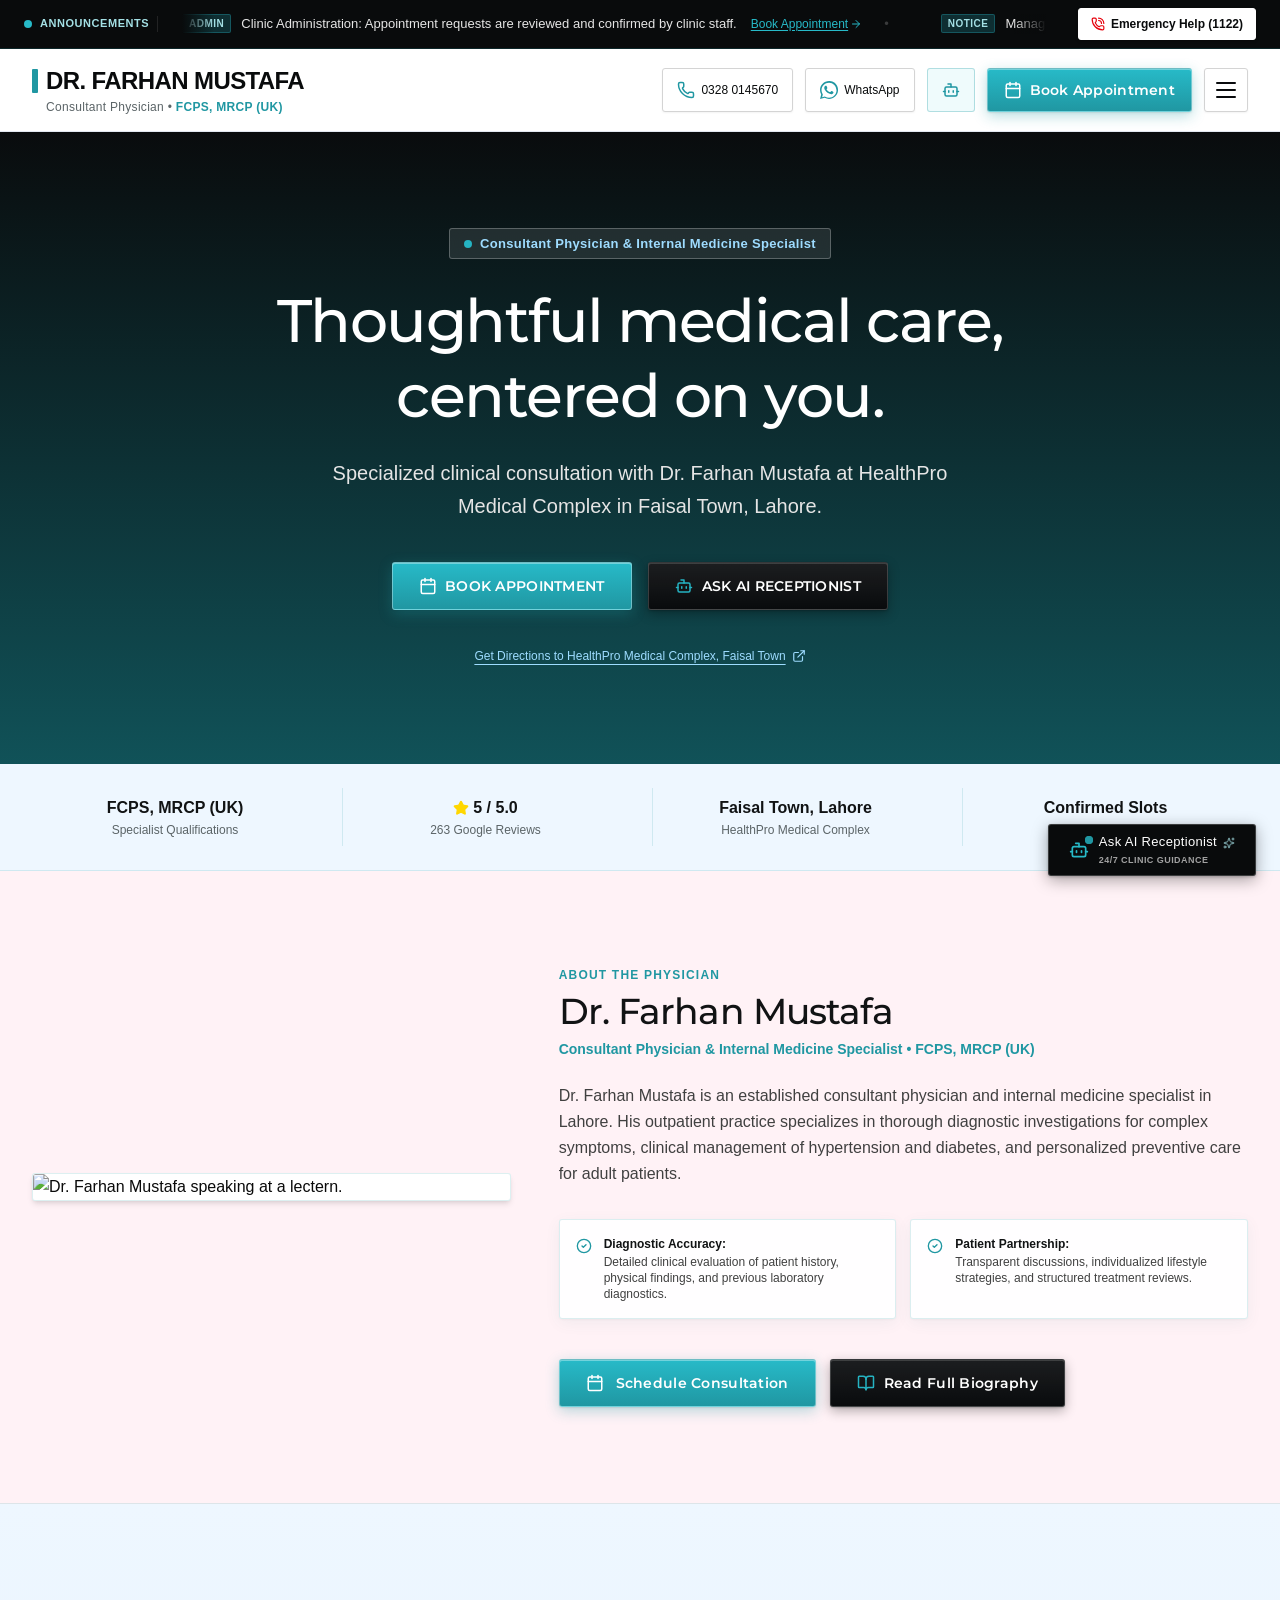
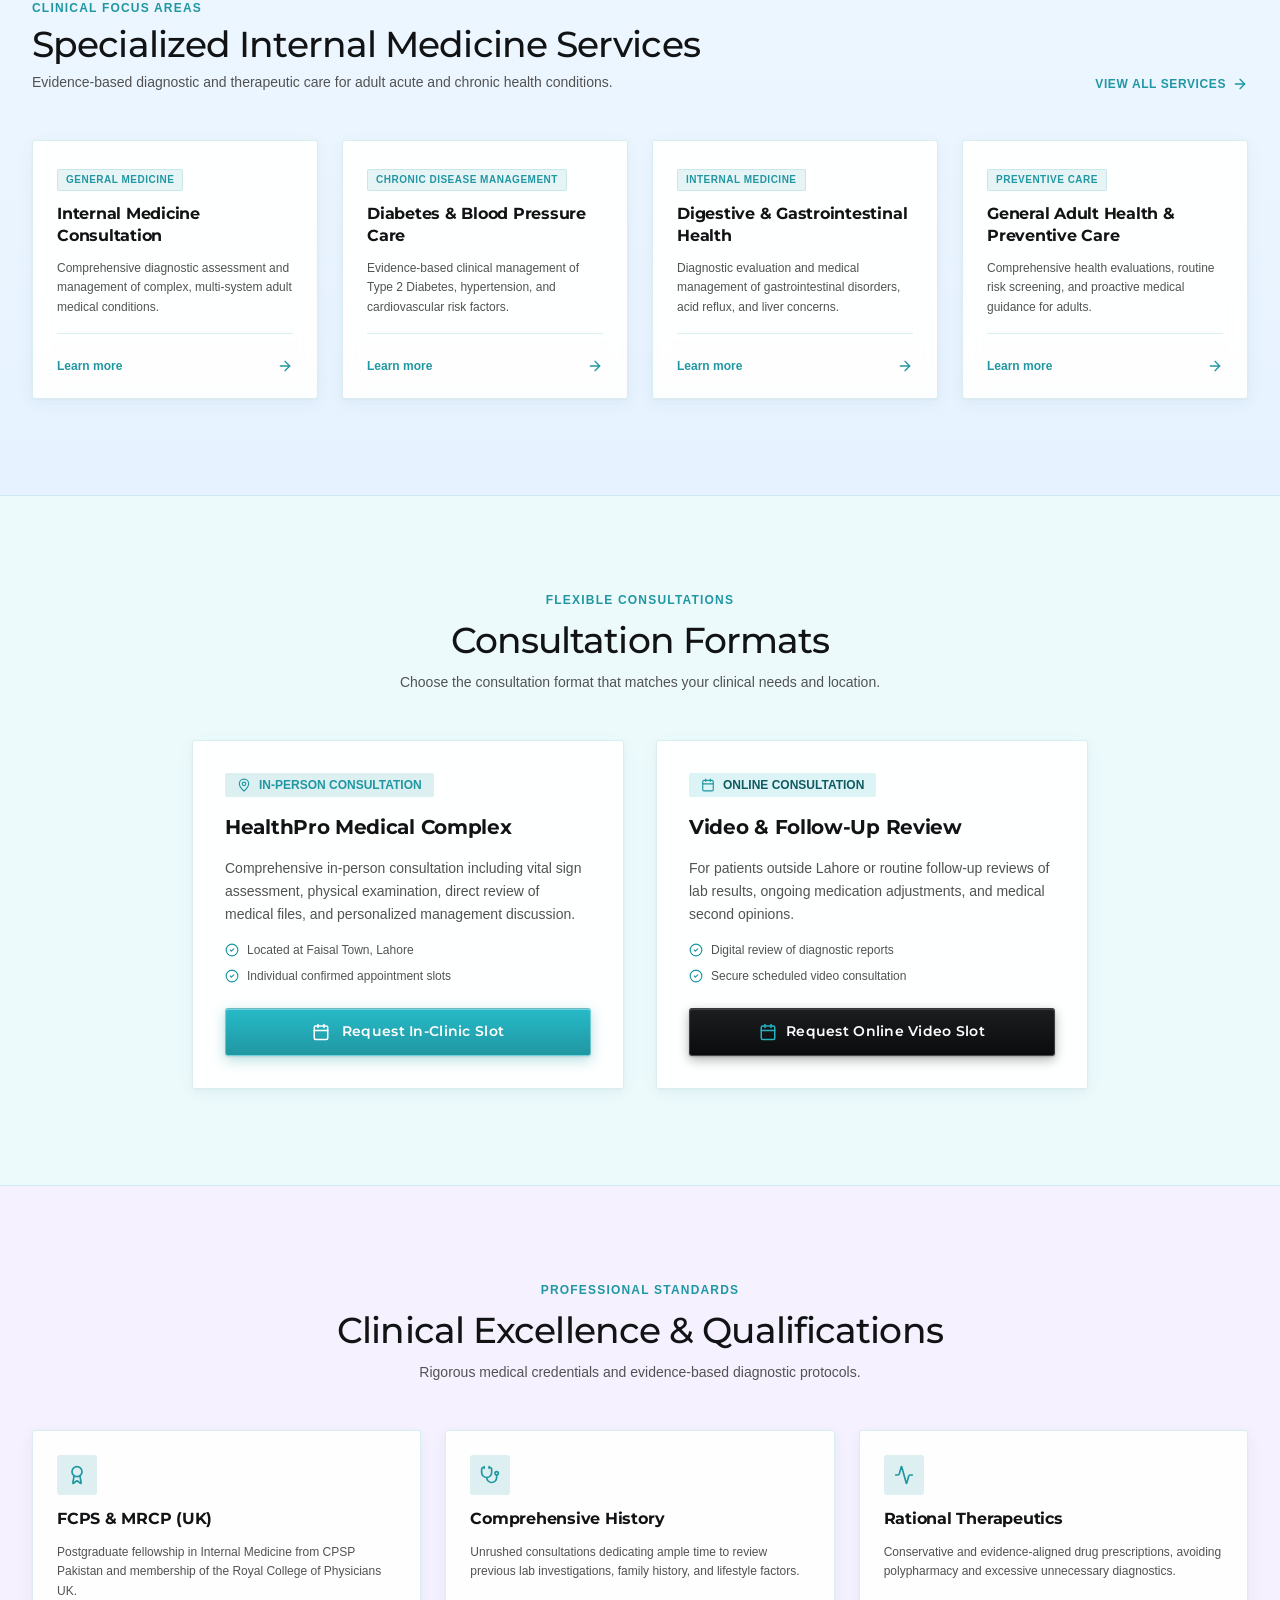
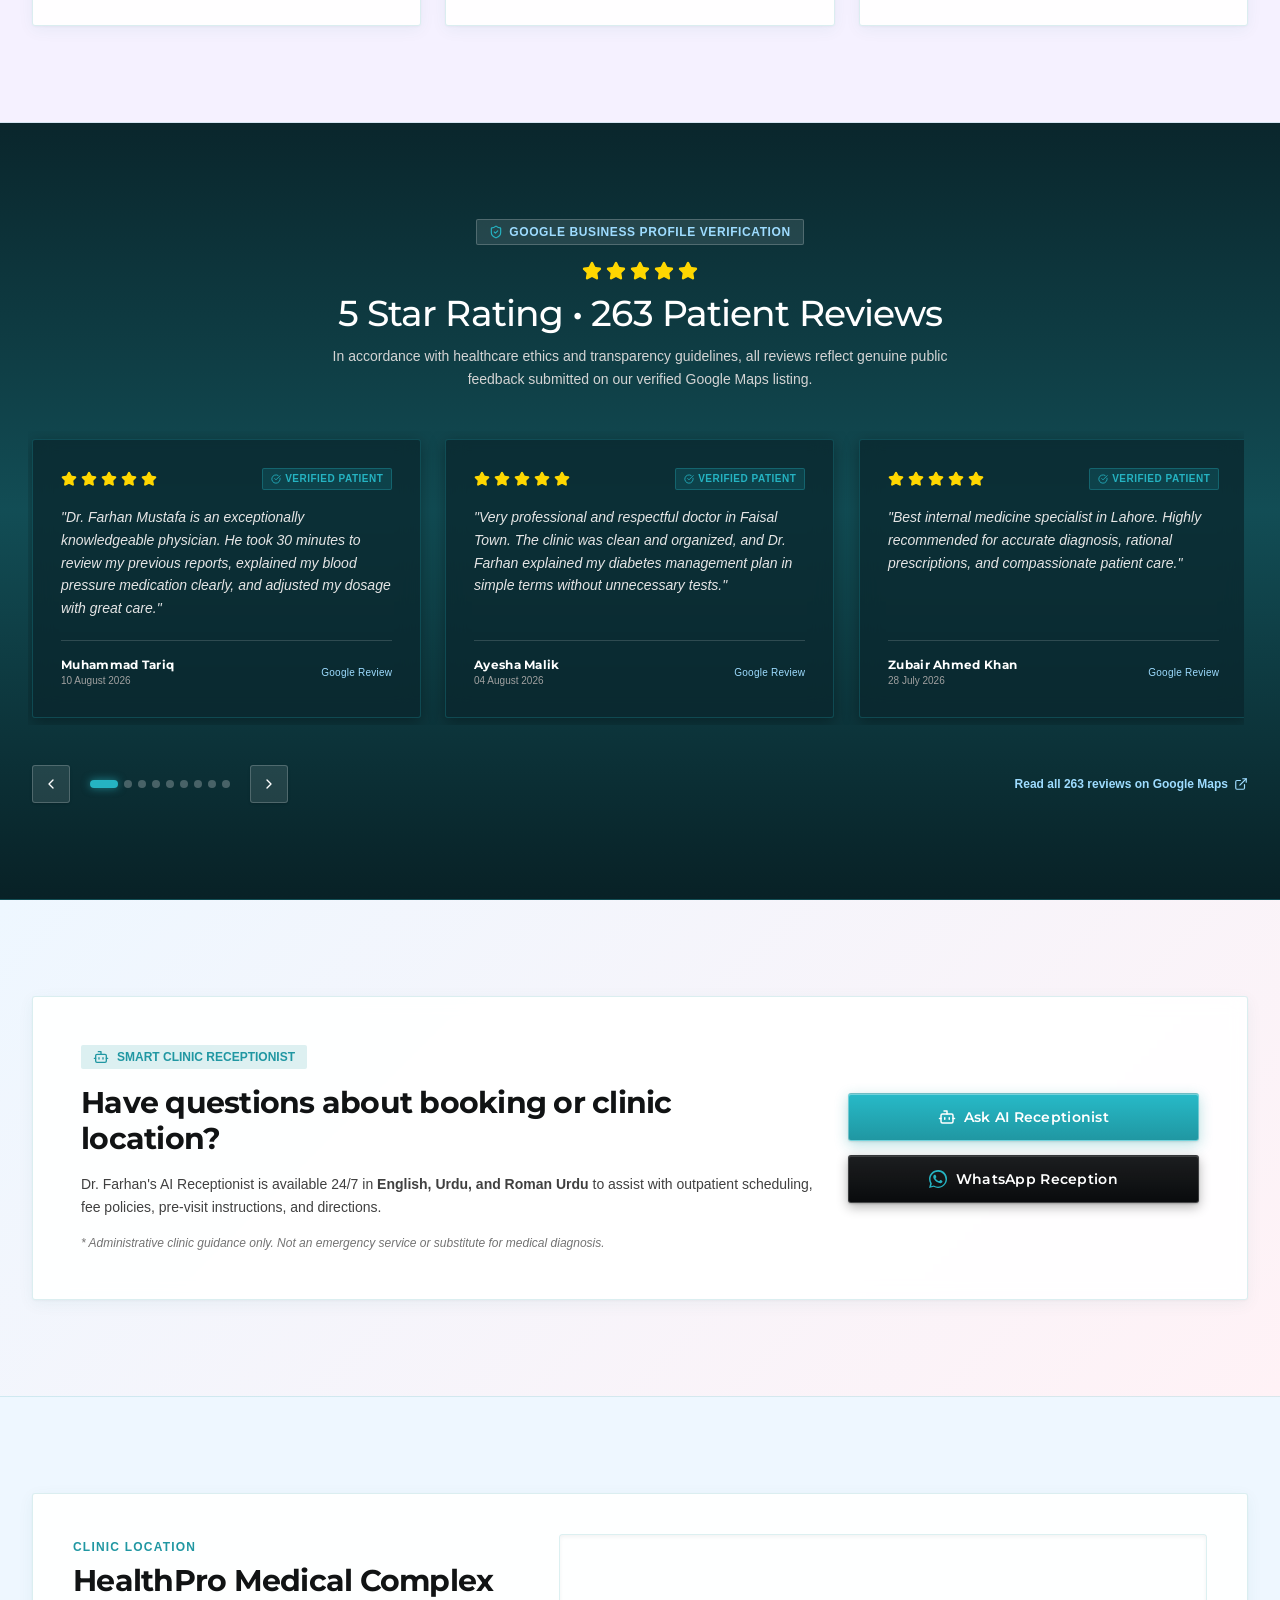
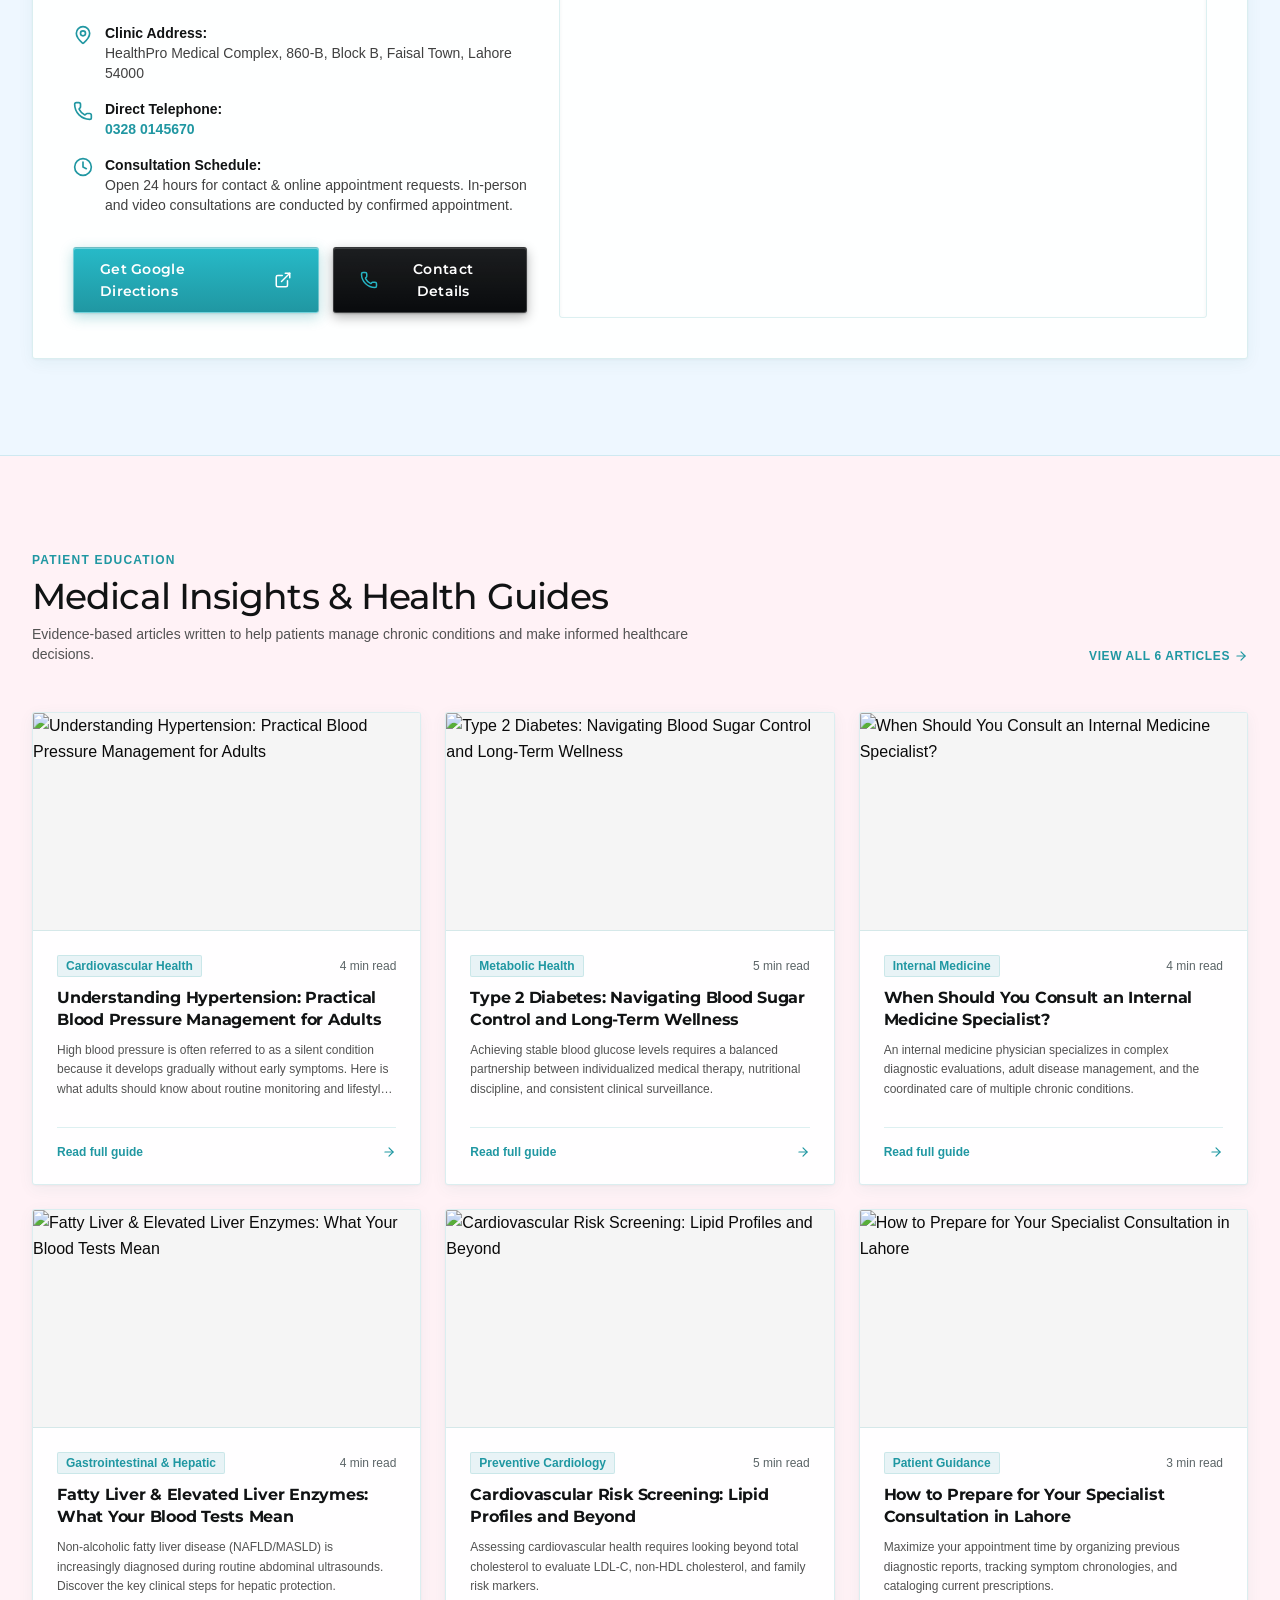
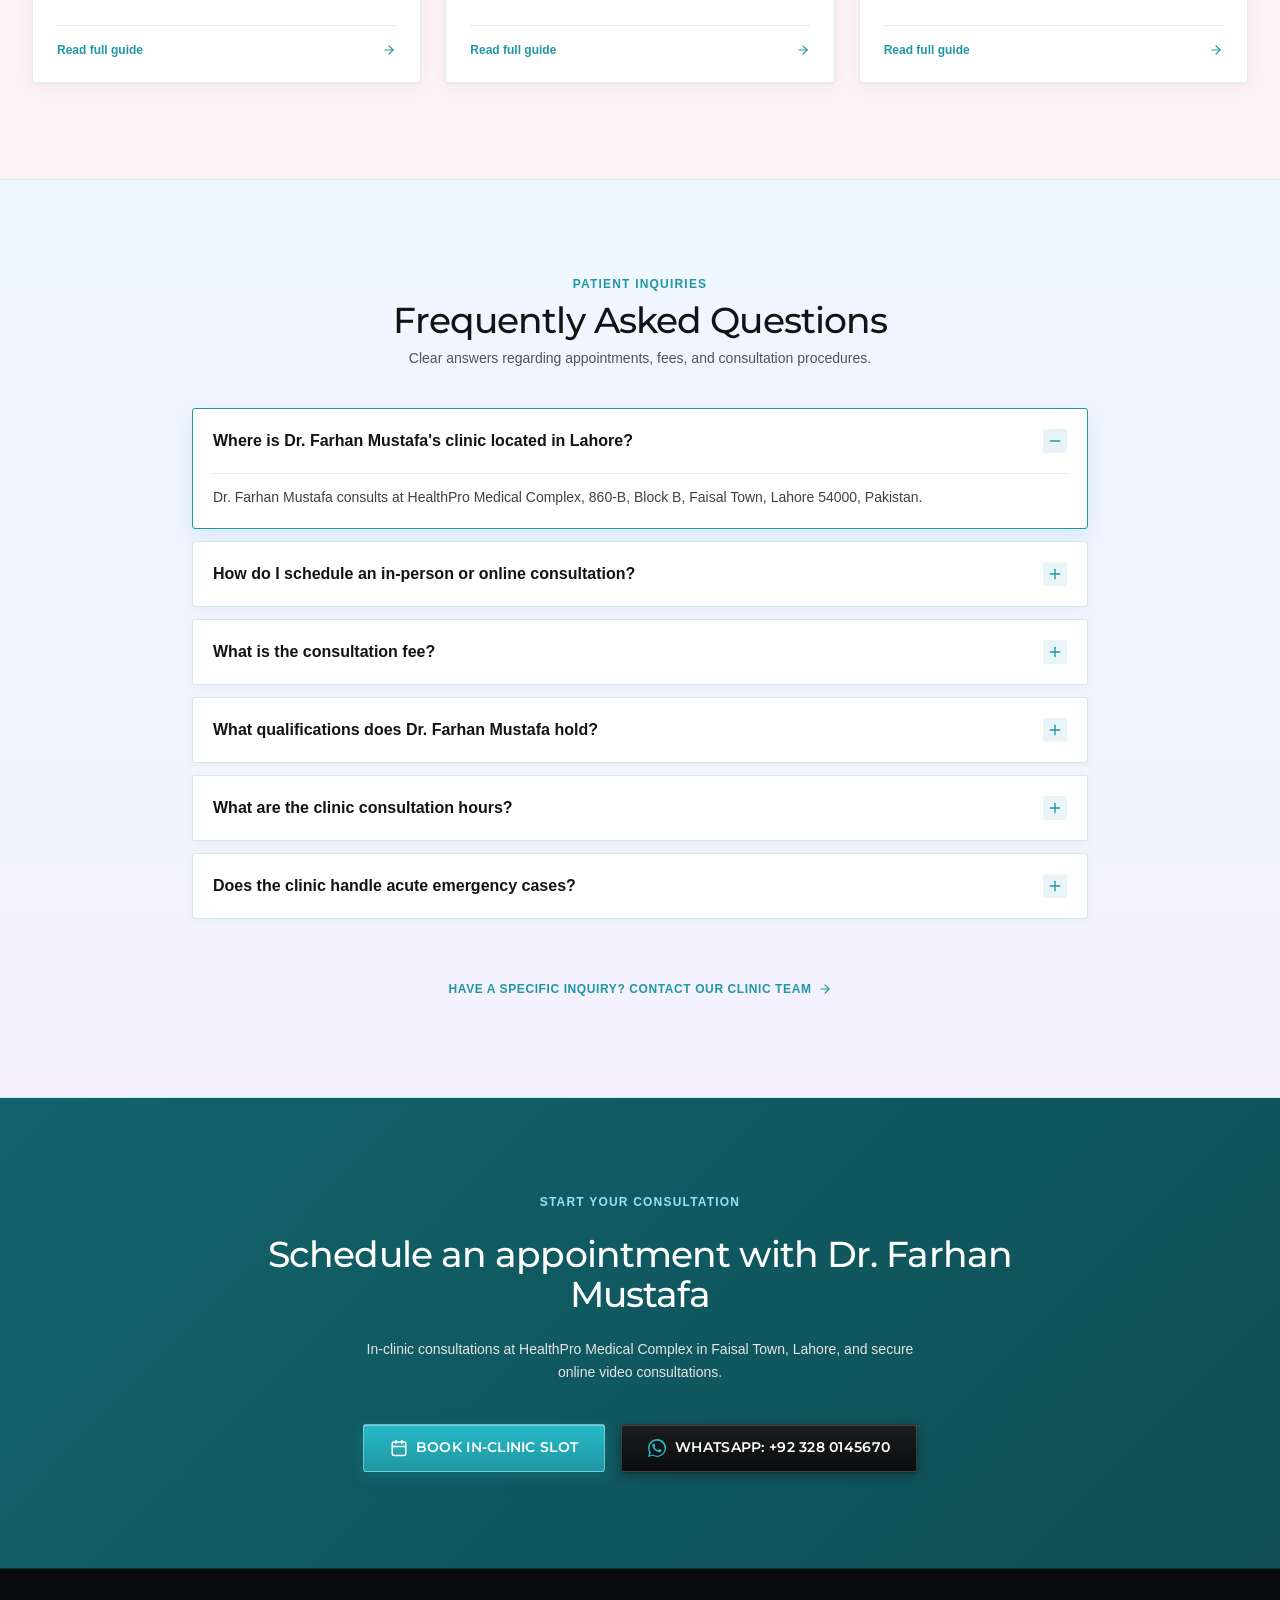
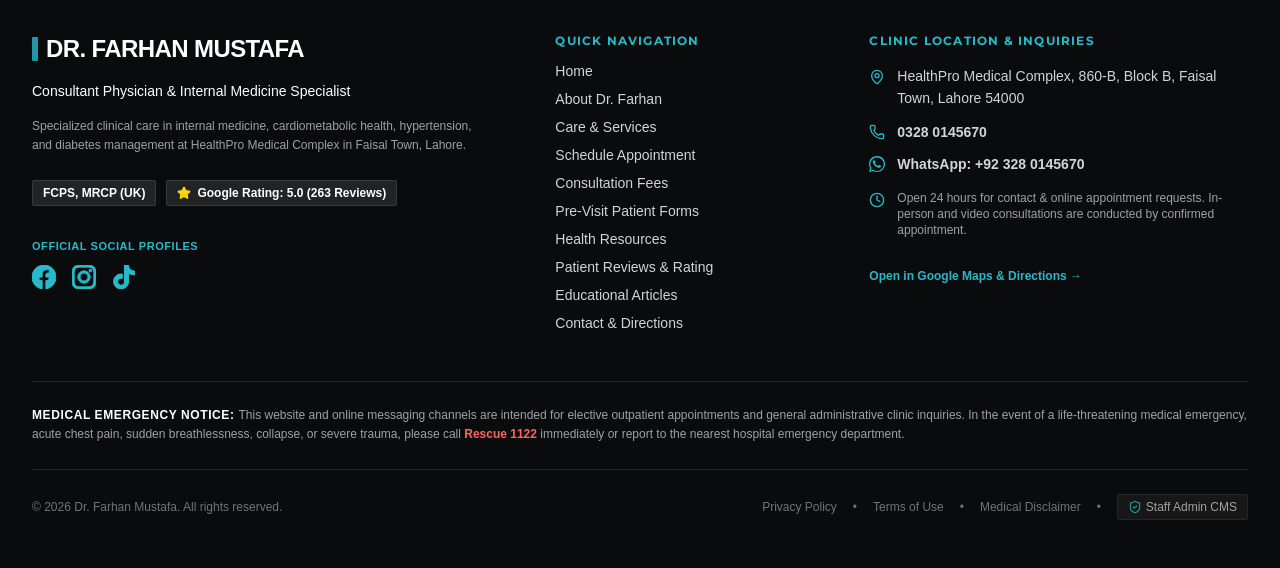
==== hostinger-release/index.html @ 908bf0ae "feat(config): enhance environment and connection settings - Add database port support to Config and " ====
<!doctype html>
<html lang="en">
  <head>
    <meta charset="UTF-8" />
    <meta name="viewport" content="width=device-width, initial-scale=1.0, maximum-scale=5.0" />
    <meta name="theme-color" content="#1A365D" />
    <title>Dr. Farhan Mustafa | Consultant Physician & Internal Medicine Specialist Lahore</title>
    <meta name="description" content="Official website and appointment portal for Dr. Farhan Mustafa (FCPS Medicine, MRCP UK, MBBS, PMDC 57317-P), Consultant Physician & Internal Medicine Specialist at HealthPro Medical Complex, Faisal Town, Lahore." />
    <meta name="keywords" content="Dr. Farhan Mustafa, Consultant Physician Lahore, Internal Medicine Specialist Faisal Town, Doctor Lahore, Diabetes specialist Lahore, Hypertension doctor Lahore, HealthPro Medical Complex" />
    <meta name="author" content="Dr. Farhan Mustafa" />
    <meta name="robots" content="index, follow" />
    <link rel="canonical" href="https://healthpro.com.pk/" />

    <!-- Open Graph / Facebook -->
    <meta property="og:type" content="website" />
    <meta property="og:url" content="https://healthpro.com.pk/" />
    <meta property="og:title" content="Dr. Farhan Mustafa | Consultant Physician & Internal Medicine Specialist" />
    <meta property="og:description" content="Expert adult medical care, diabetes management, hypertension review, and diagnostic internal medicine at HealthPro Medical Complex, Faisal Town, Lahore." />
    <meta property="og:site_name" content="Dr. Farhan Mustafa Medical Practice" />

    <!-- Twitter Card -->
    <meta name="twitter:card" content="summary_large_image" />
    <meta name="twitter:title" content="Dr. Farhan Mustafa | Consultant Physician Lahore" />
    <meta name="twitter:description" content="Consultant Physician (FCPS Medicine, MRCP UK) at HealthPro Medical Complex, Faisal Town, Lahore. Consultations by appointment." />

    <!-- Fonts -->
    <link rel="preconnect" href="https://fonts.googleapis.com">
    <link rel="preconnect" href="https://fonts.gstatic.com" crossorigin>
    <link href="https://fonts.googleapis.com/css2?family=Montserrat:ital,wght@0,300;0,400;0,500;0,600;0,700;1,400&display=swap" rel="stylesheet">

    <!-- Structured Data (JSON-LD) for Search Engines -->
    <script type="application/ld+json">
    {
      "@context": "https://schema.org",
      "@type": "Physician",
      "@id": "https://healthpro.com.pk/#physician",
      "name": "Dr. Farhan Mustafa",
      "alternateName": "Consultant Physician Dr. Farhan Mustafa",
      "medicalSpecialty": [
        "InternalMedicine",
        "AdultMedicine",
        "PreventiveMedicine"
      ],
      "knowsAbout": [
        "Internal Medicine",
        "Diabetes Mellitus Management",
        "Hypertension & Cardiovascular Risk",
        "Gastrointestinal Disorders",
        "Diagnostic Medicine",
        "Infectious Diseases"
      ],
      "alumniOf": [
        "College of Physicians and Surgeons Pakistan (FCPS Medicine)",
        "Royal Colleges of Physicians UK (MRCP UK)"
      ],
      "identifier": {
        "@type": "PropertyValue",
        "name": "PMDC Registration Number",
        "value": "57317-P"
      },
      "telephone": "+92-328-0145670",
      "url": "https://healthpro.com.pk",
      "address": {
        "@type": "PostalAddress",
        "streetAddress": "HealthPro Medical Complex, 860-B, Block B",
        "addressLocality": "Faisal Town",
        "addressRegion": "Lahore, Punjab",
        "postalCode": "54000",
        "addressCountry": "PK"
      },
      "geo": {
        "@type": "GeoCoordinates",
        "latitude": "31.4789",
        "longitude": "74.3015"
      },
      "hasMap": "https://maps.google.com/?q=HealthPro+Medical+Complex+Faisal+Town+Lahore",
      "openingHoursSpecification": [
        {
          "@type": "OpeningHoursSpecification",
          "dayOfWeek": [
            "Monday",
            "Tuesday",
            "Wednesday",
            "Thursday",
            "Friday",
            "Saturday"
          ],
          "opens": "18:00",
          "closes": "21:00"
        }
      ],
      "priceRange": "$$",
      "paymentAccepted": "Cash, Bank Transfer",
      "currenciesAccepted": "PKR",
      "aggregateRating": {
        "@type": "AggregateRating",
        "ratingValue": "5.0",
        "reviewCount": "263",
        "bestRating": "5.0",
        "worstRating": "1.0"
      }
    }
    </script>
    <script type="module" crossorigin src="/assets/index-Ck9BdXmw.js"></script>
    <link rel="stylesheet" crossorigin href="/assets/index-DZwmkwHM.css">
  </head>
  <body class="font-sans antialiased text-[#0A0A0A] bg-[#FAFAFA]">
    <div id="root"></div>
  </body>
</html>
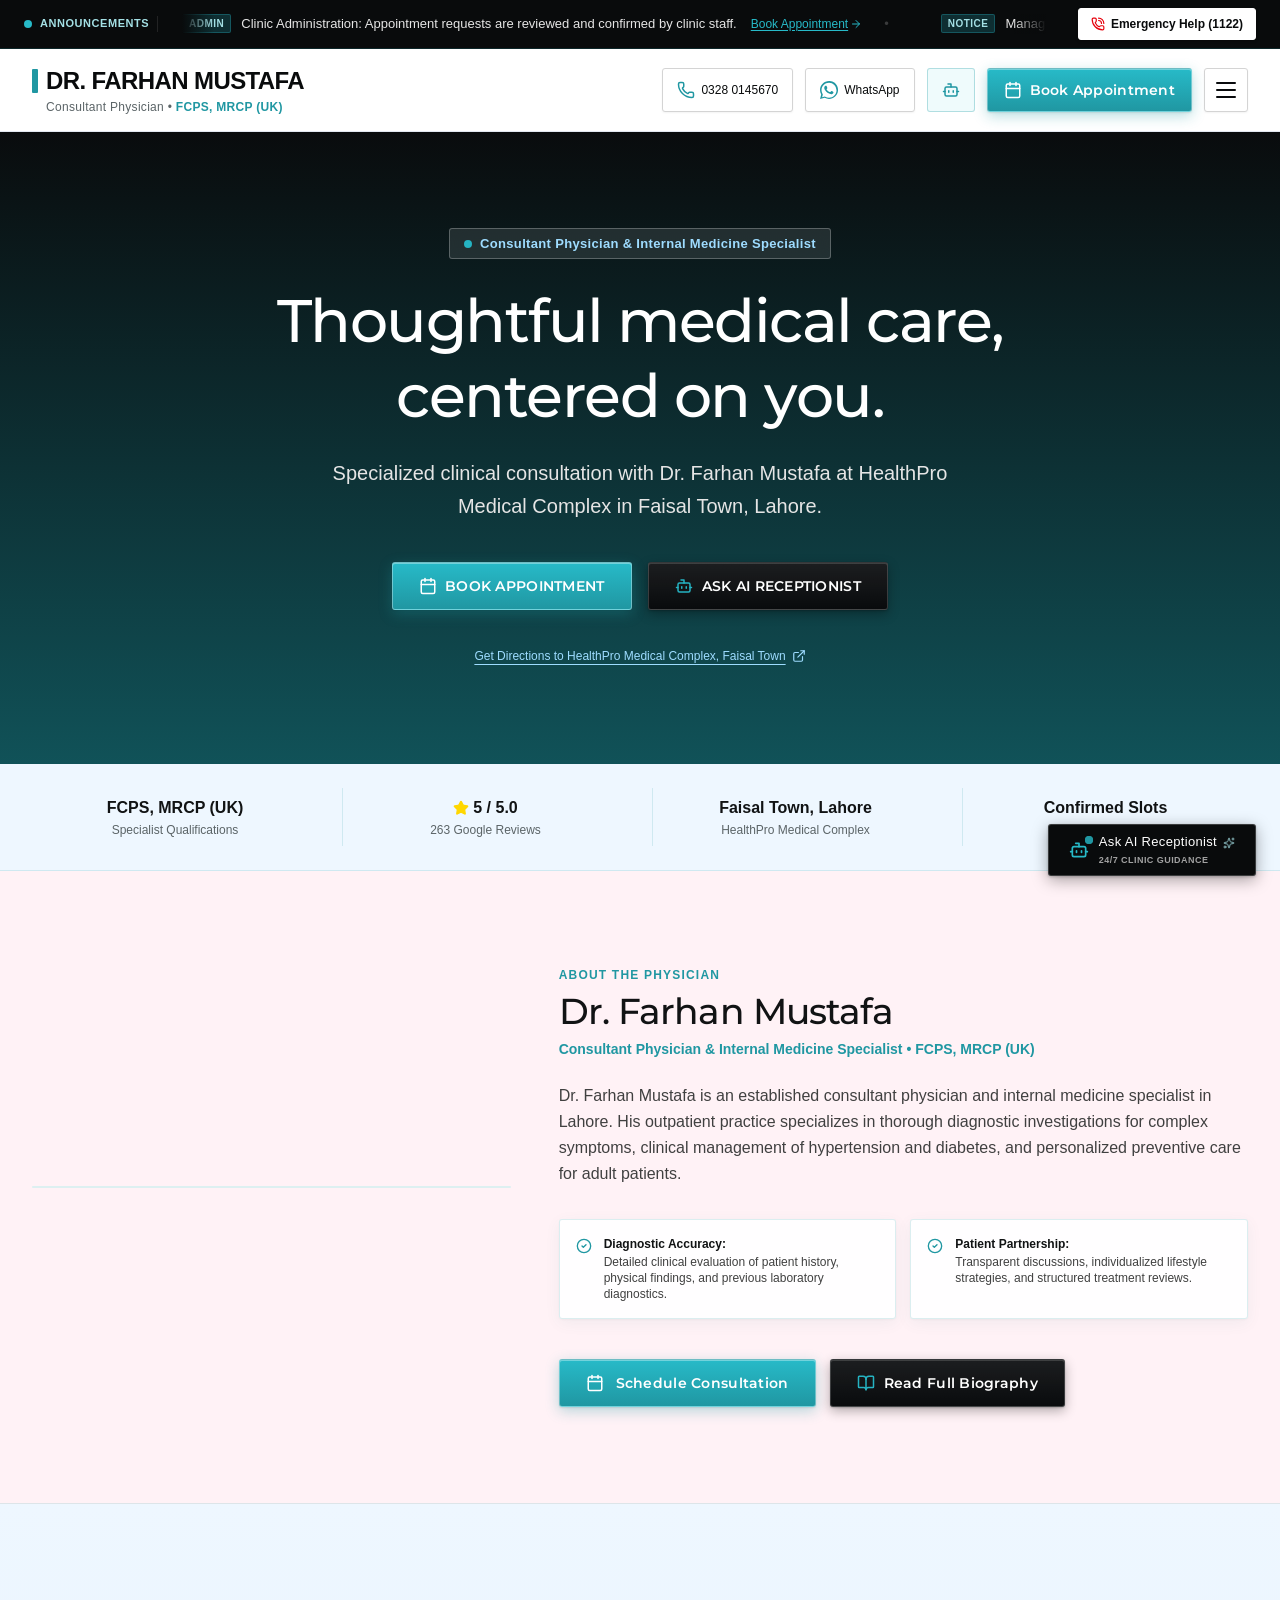
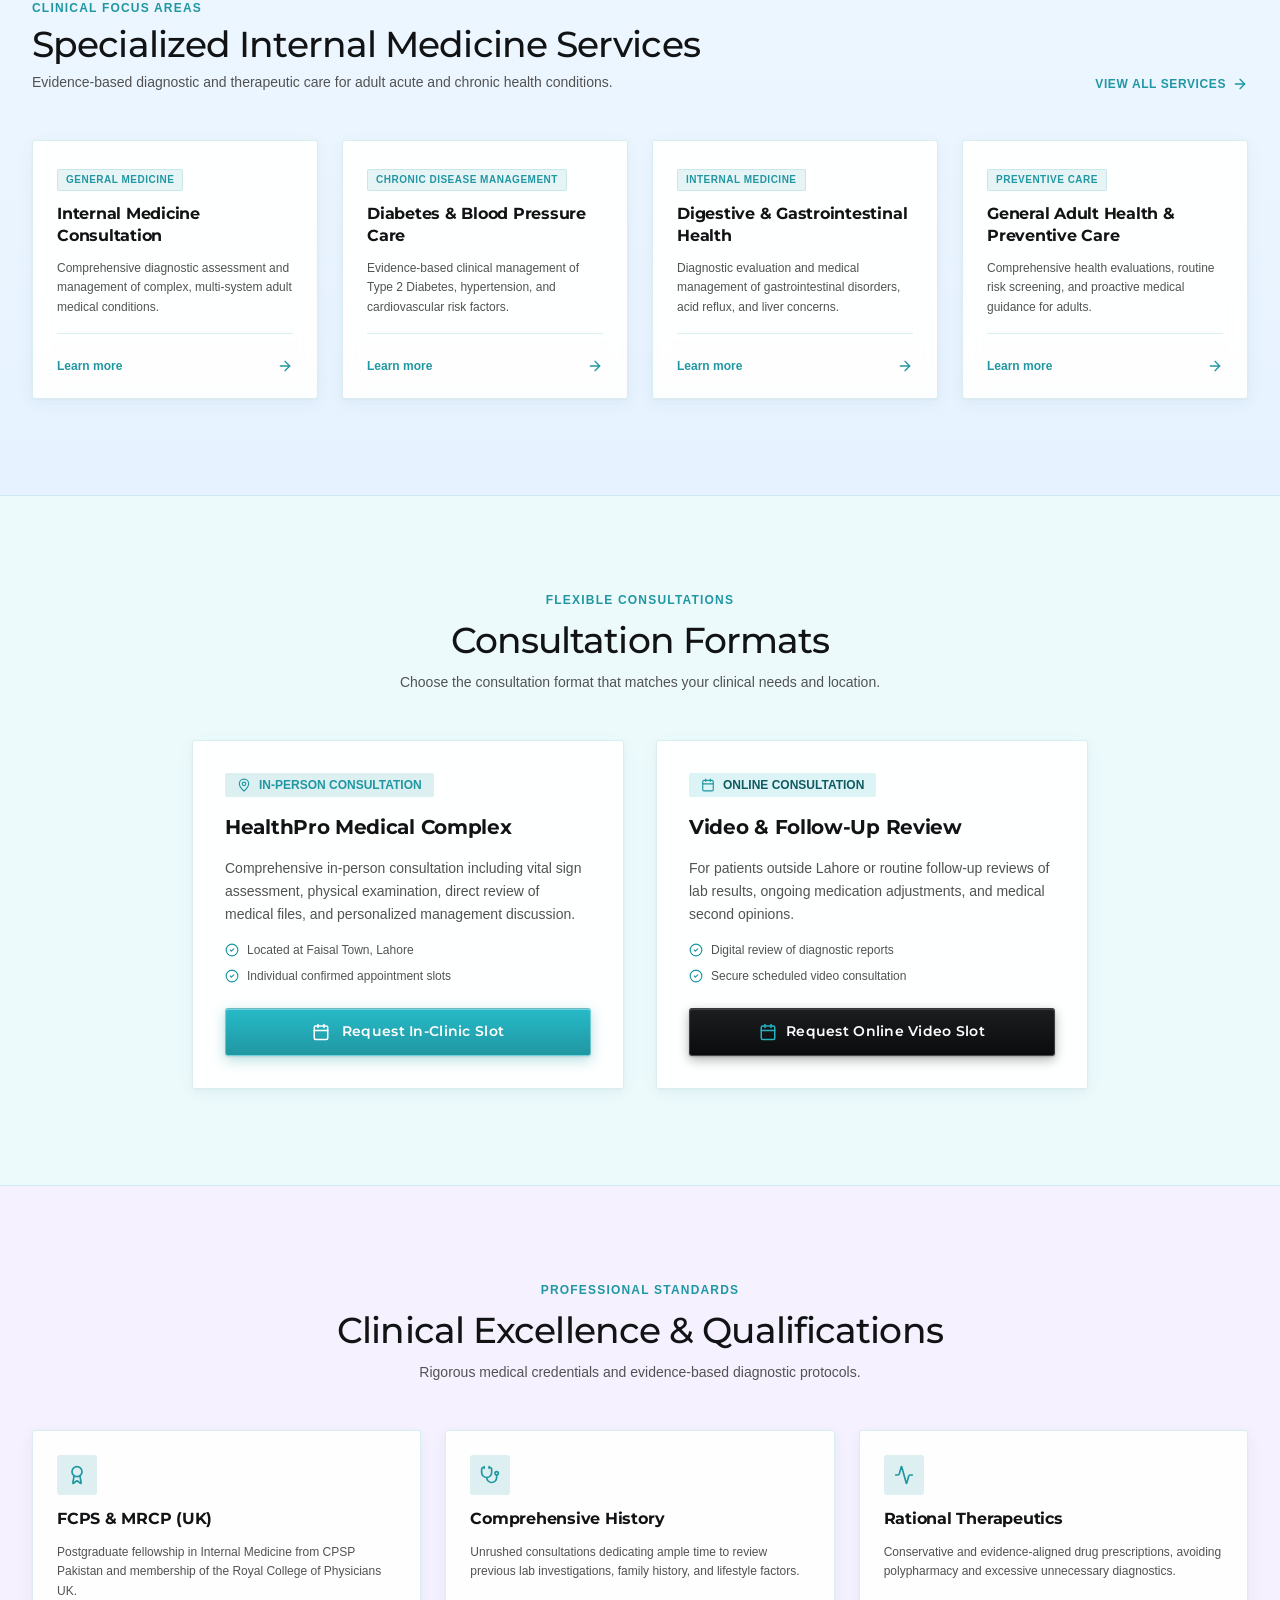
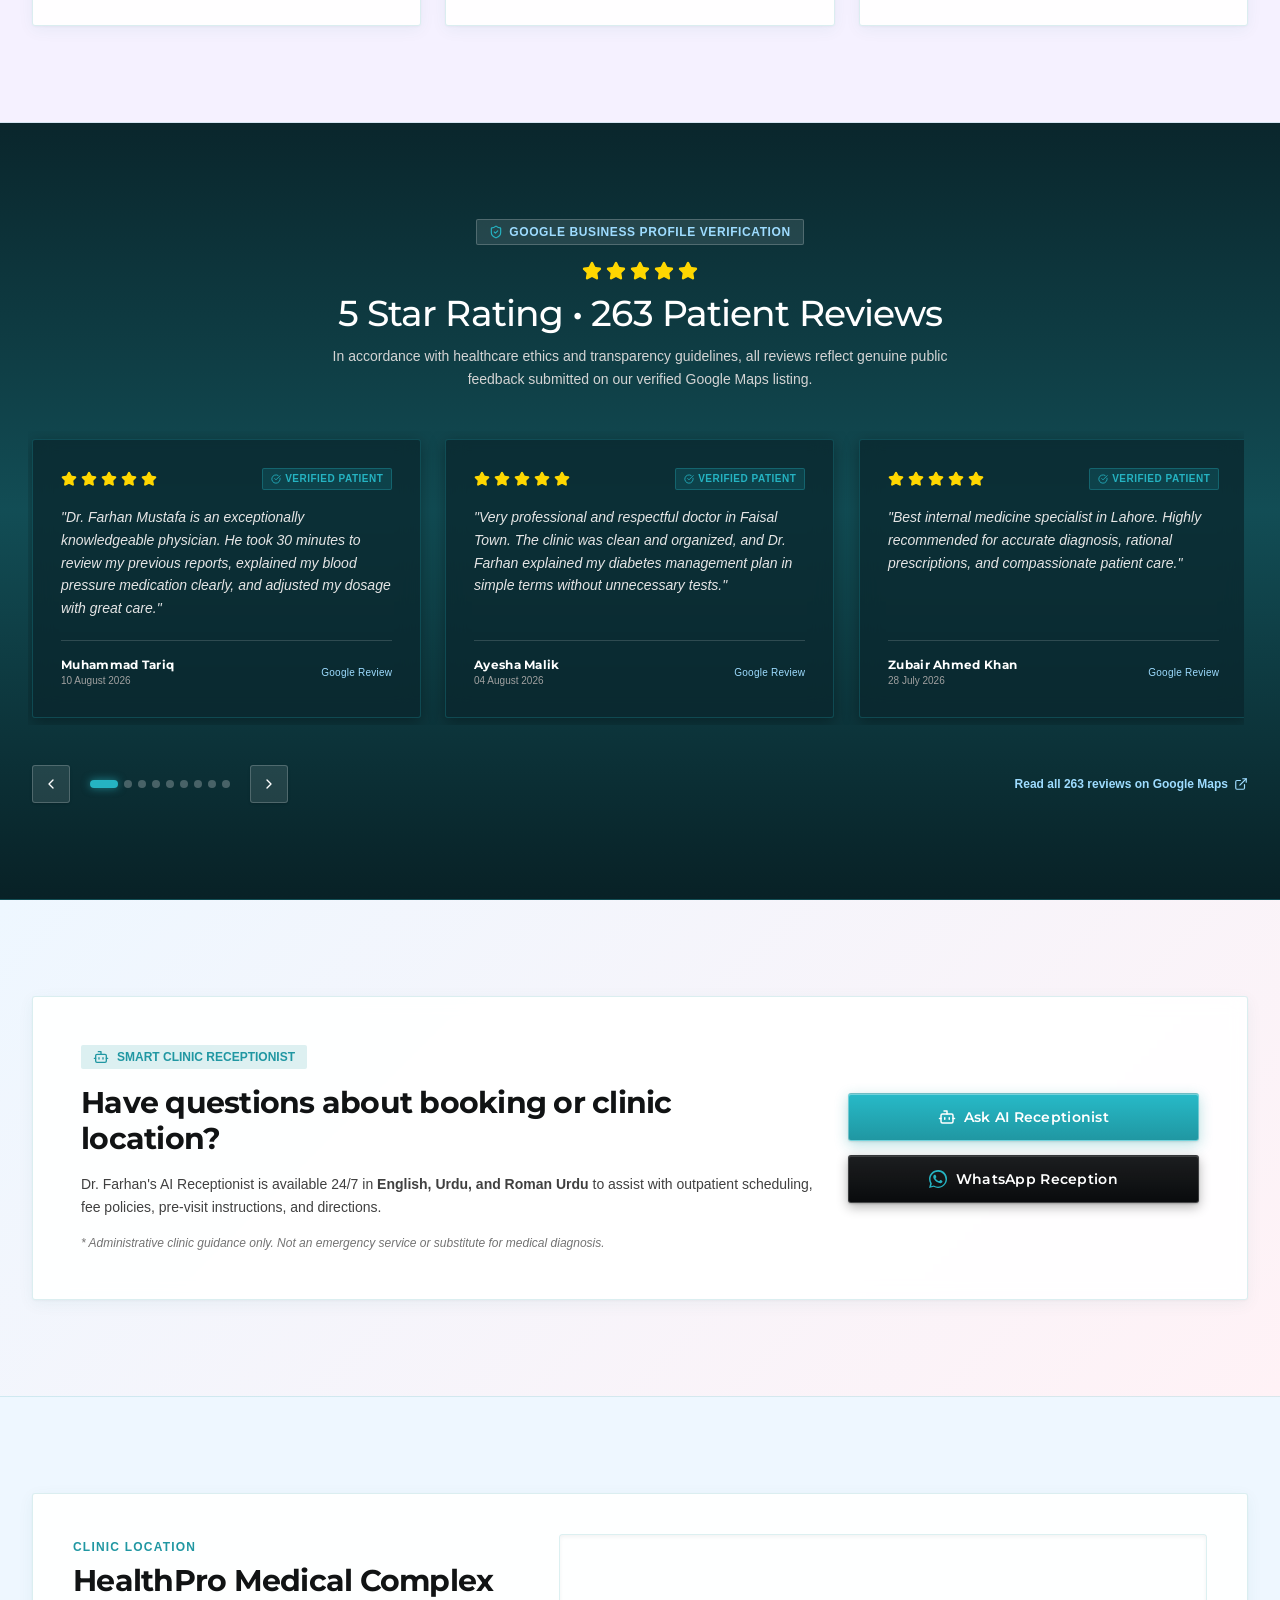
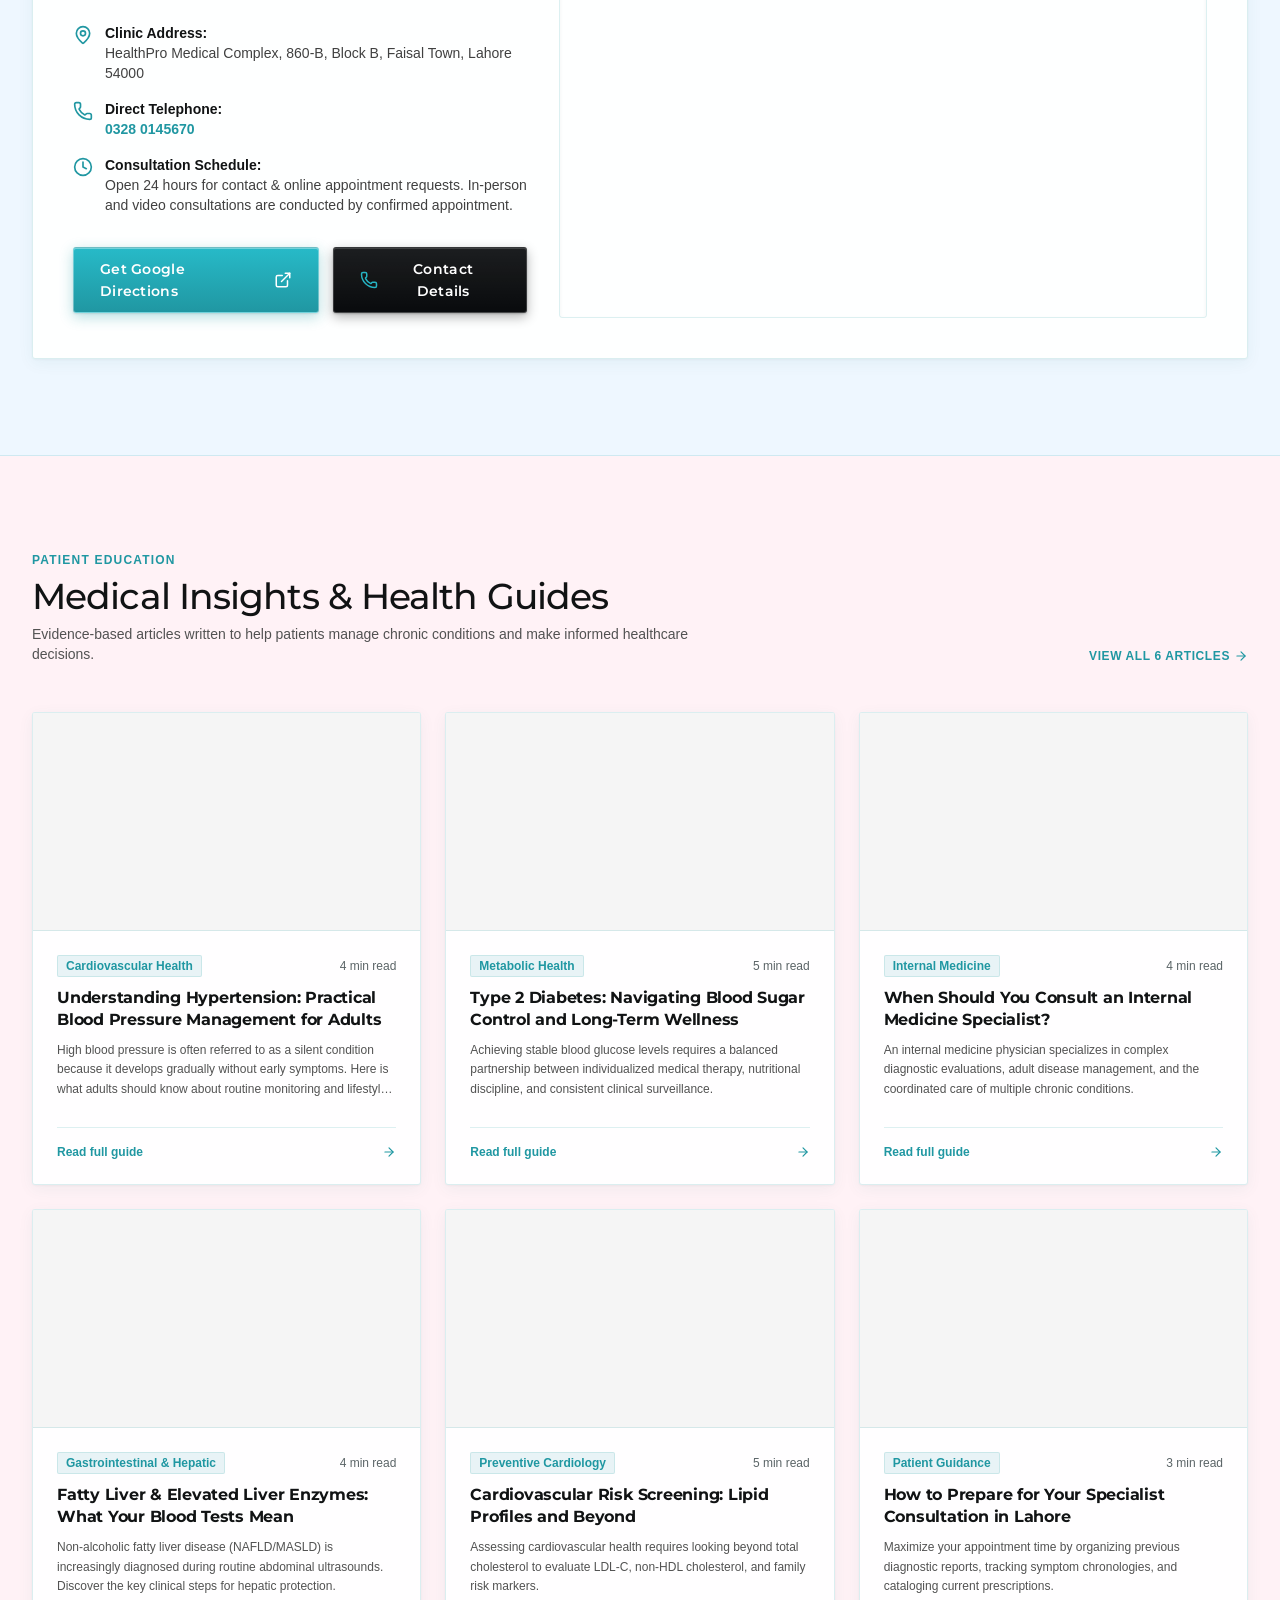
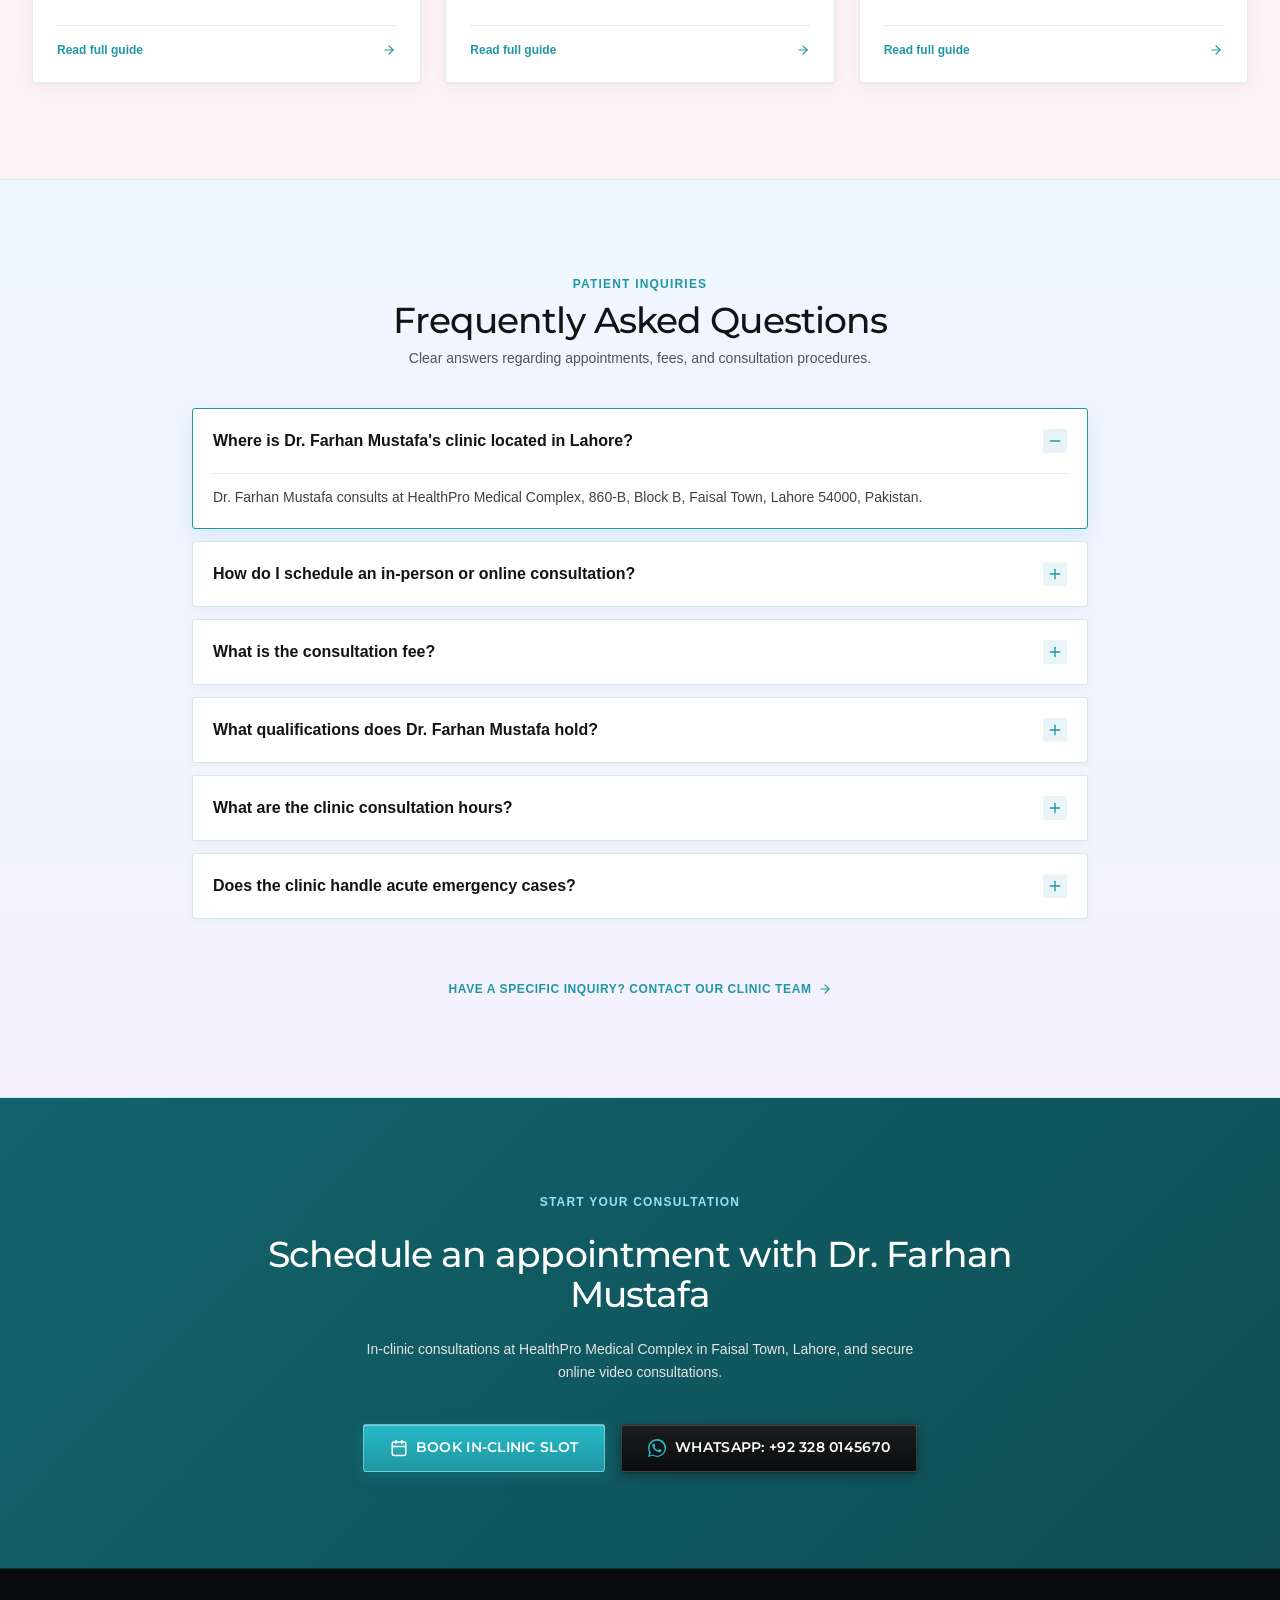
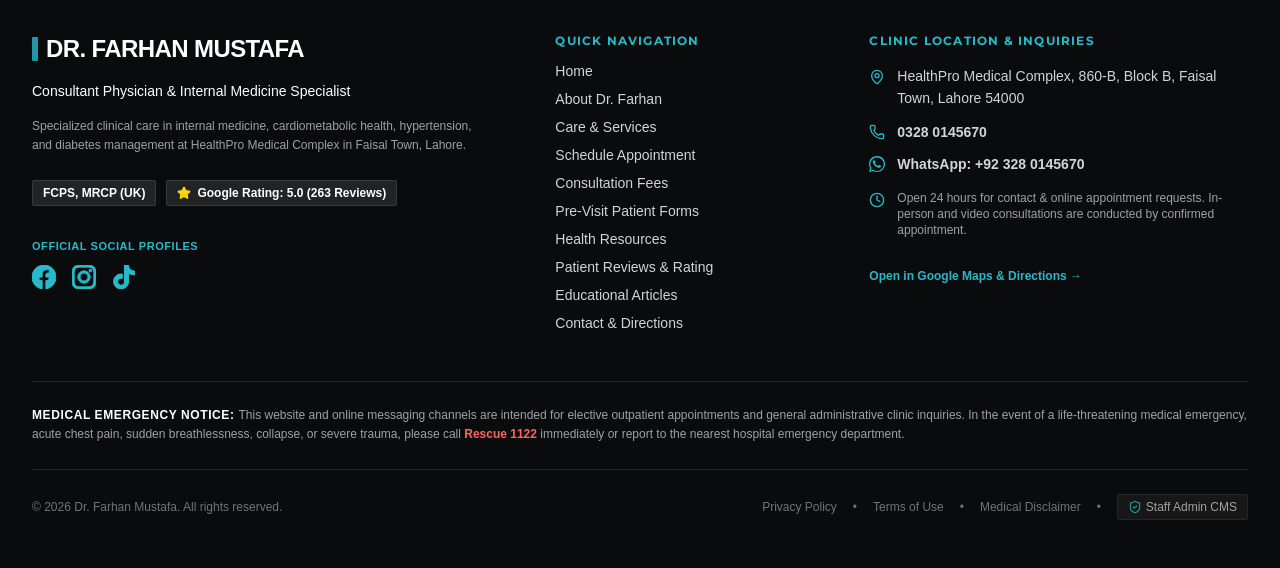
==== commit edcbc1f1: "feat: add Open Graph and Twitter share images Include social media preview metadata to improve link " ====
--- a/hostinger-release/index.html
+++ b/hostinger-release/index.html
@@ -16,12 +16,15 @@
     <meta property="og:url" content="https://healthpro.com.pk/" />
     <meta property="og:title" content="Dr. Farhan Mustafa | Consultant Physician & Internal Medicine Specialist" />
     <meta property="og:description" content="Expert adult medical care, diabetes management, hypertension review, and diagnostic internal medicine at HealthPro Medical Complex, Faisal Town, Lahore." />
+    <meta property="og:image" content="/assets/images/doctor/dr-farhan-about.jpg" />
+    <meta property="og:image:alt" content="Dr. Farhan Mustafa - Consultant Physician" />
     <meta property="og:site_name" content="Dr. Farhan Mustafa Medical Practice" />
 
     <!-- Twitter Card -->
     <meta name="twitter:card" content="summary_large_image" />
     <meta name="twitter:title" content="Dr. Farhan Mustafa | Consultant Physician Lahore" />
     <meta name="twitter:description" content="Consultant Physician (FCPS Medicine, MRCP UK) at HealthPro Medical Complex, Faisal Town, Lahore. Consultations by appointment." />
+    <meta name="twitter:image" content="/assets/images/doctor/dr-farhan-about.jpg" />
 
     <!-- Fonts -->
     <link rel="preconnect" href="https://fonts.googleapis.com">
@@ -101,8 +104,8 @@
       }
     }
     </script>
-    <script type="module" crossorigin src="/assets/index-Ck9BdXmw.js"></script>
-    <link rel="stylesheet" crossorigin href="/assets/index-DZwmkwHM.css">
+    <script type="module" crossorigin src="/assets/index-CIQc_lEm.js"></script>
+    <link rel="stylesheet" crossorigin href="/assets/index-fRyas36d.css">
   </head>
   <body class="font-sans antialiased text-[#0A0A0A] bg-[#FAFAFA]">
     <div id="root"></div>
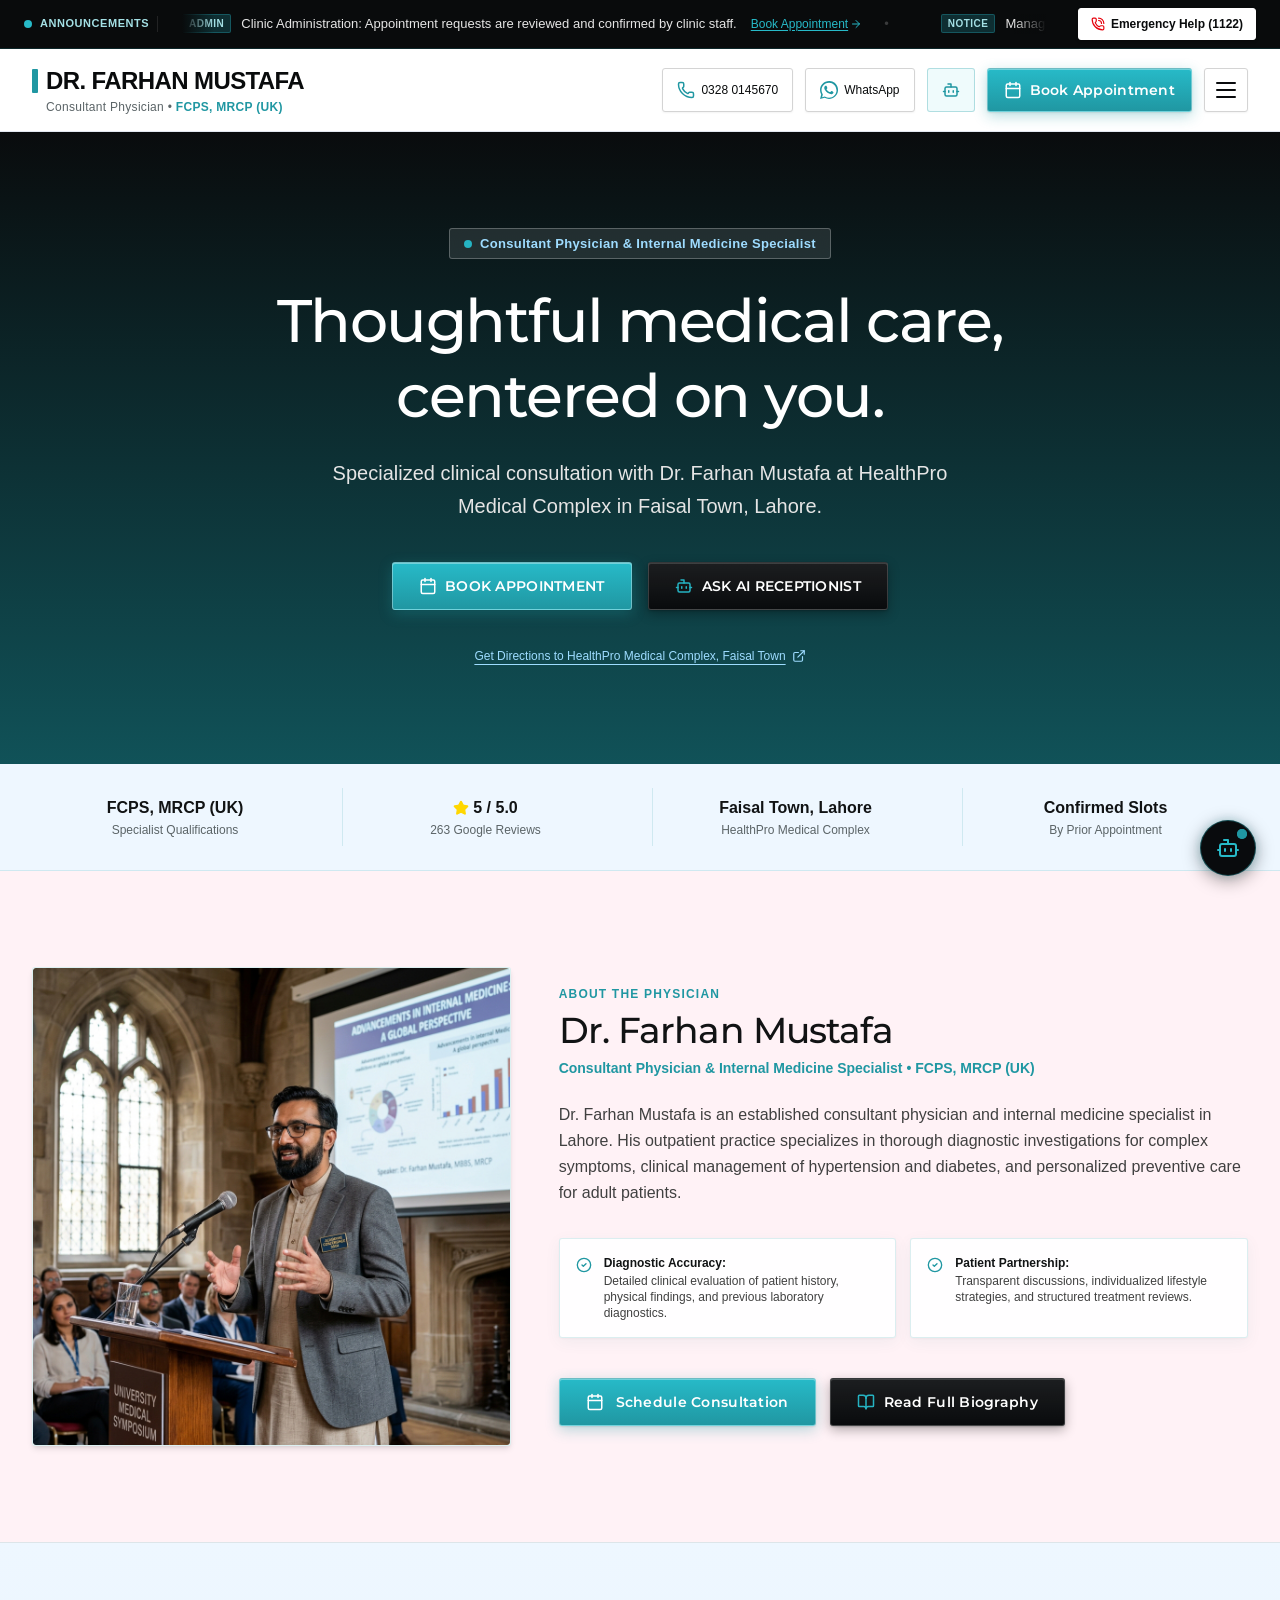
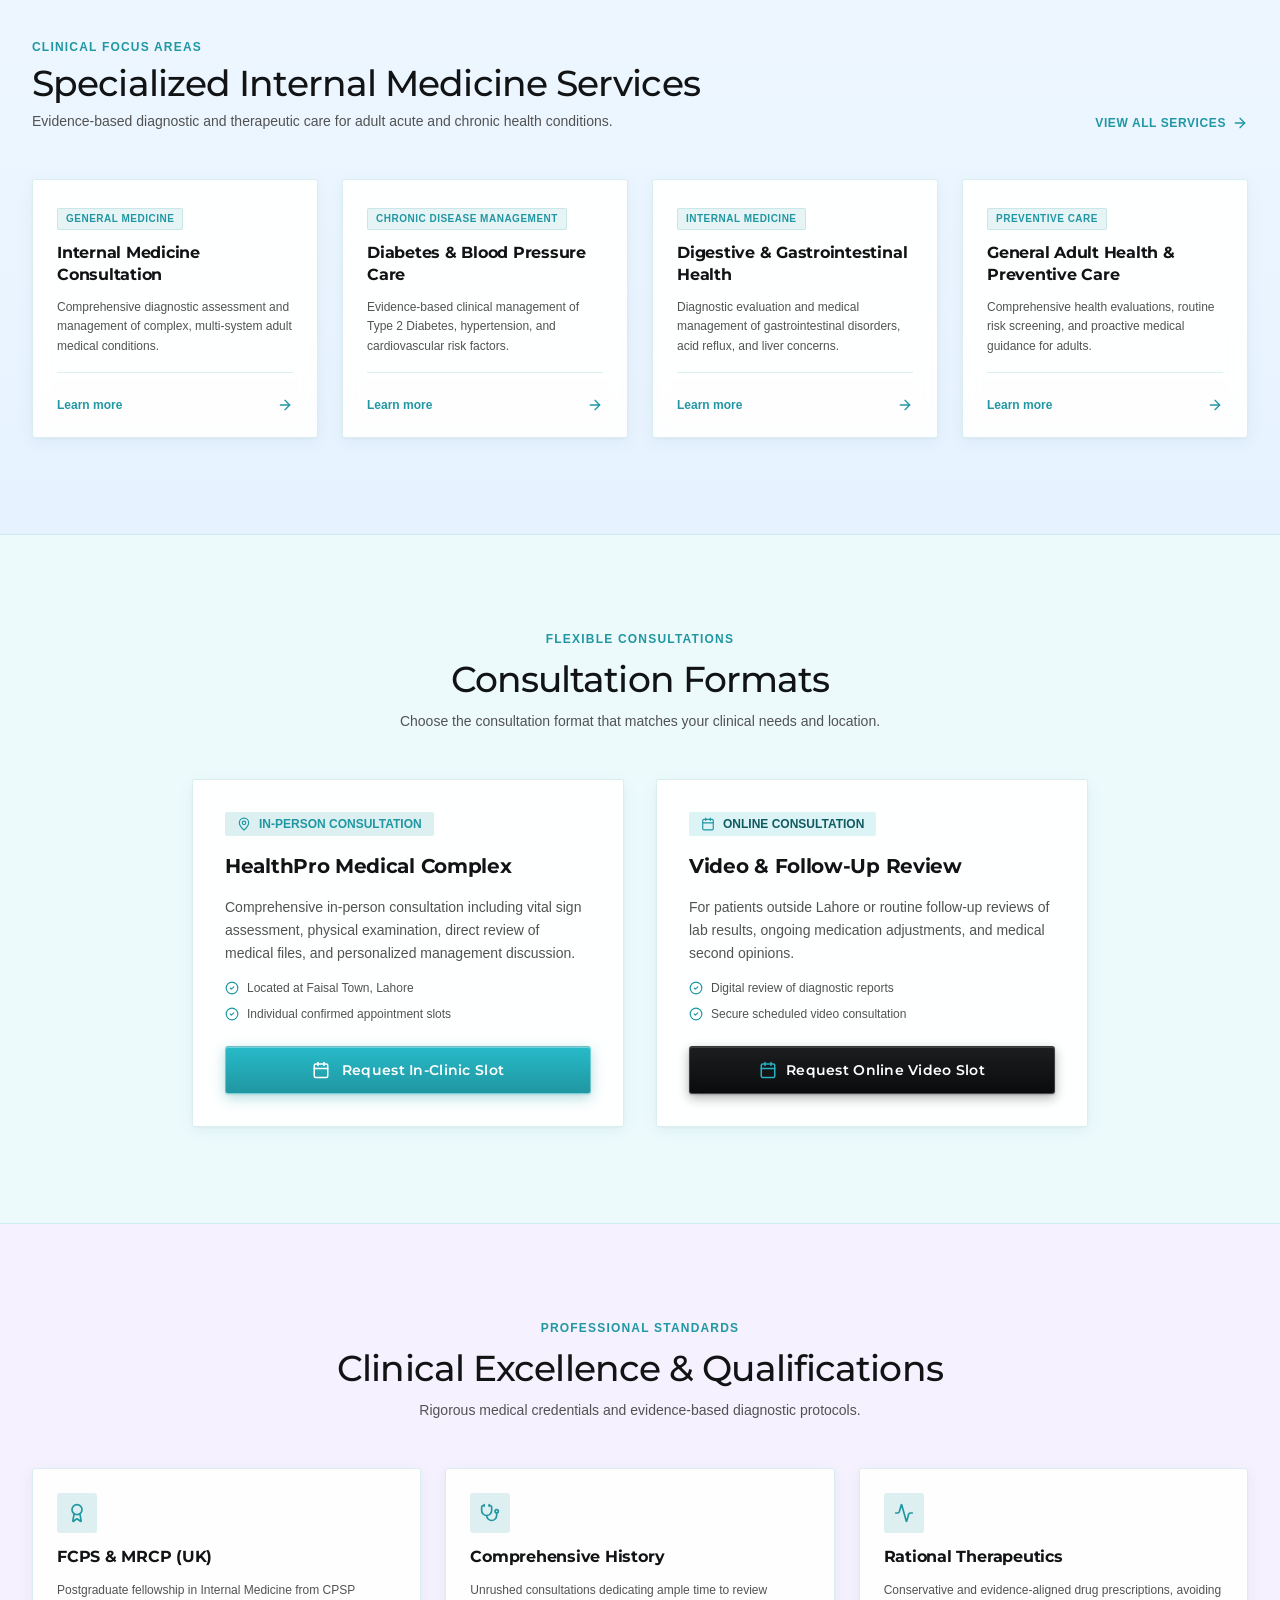
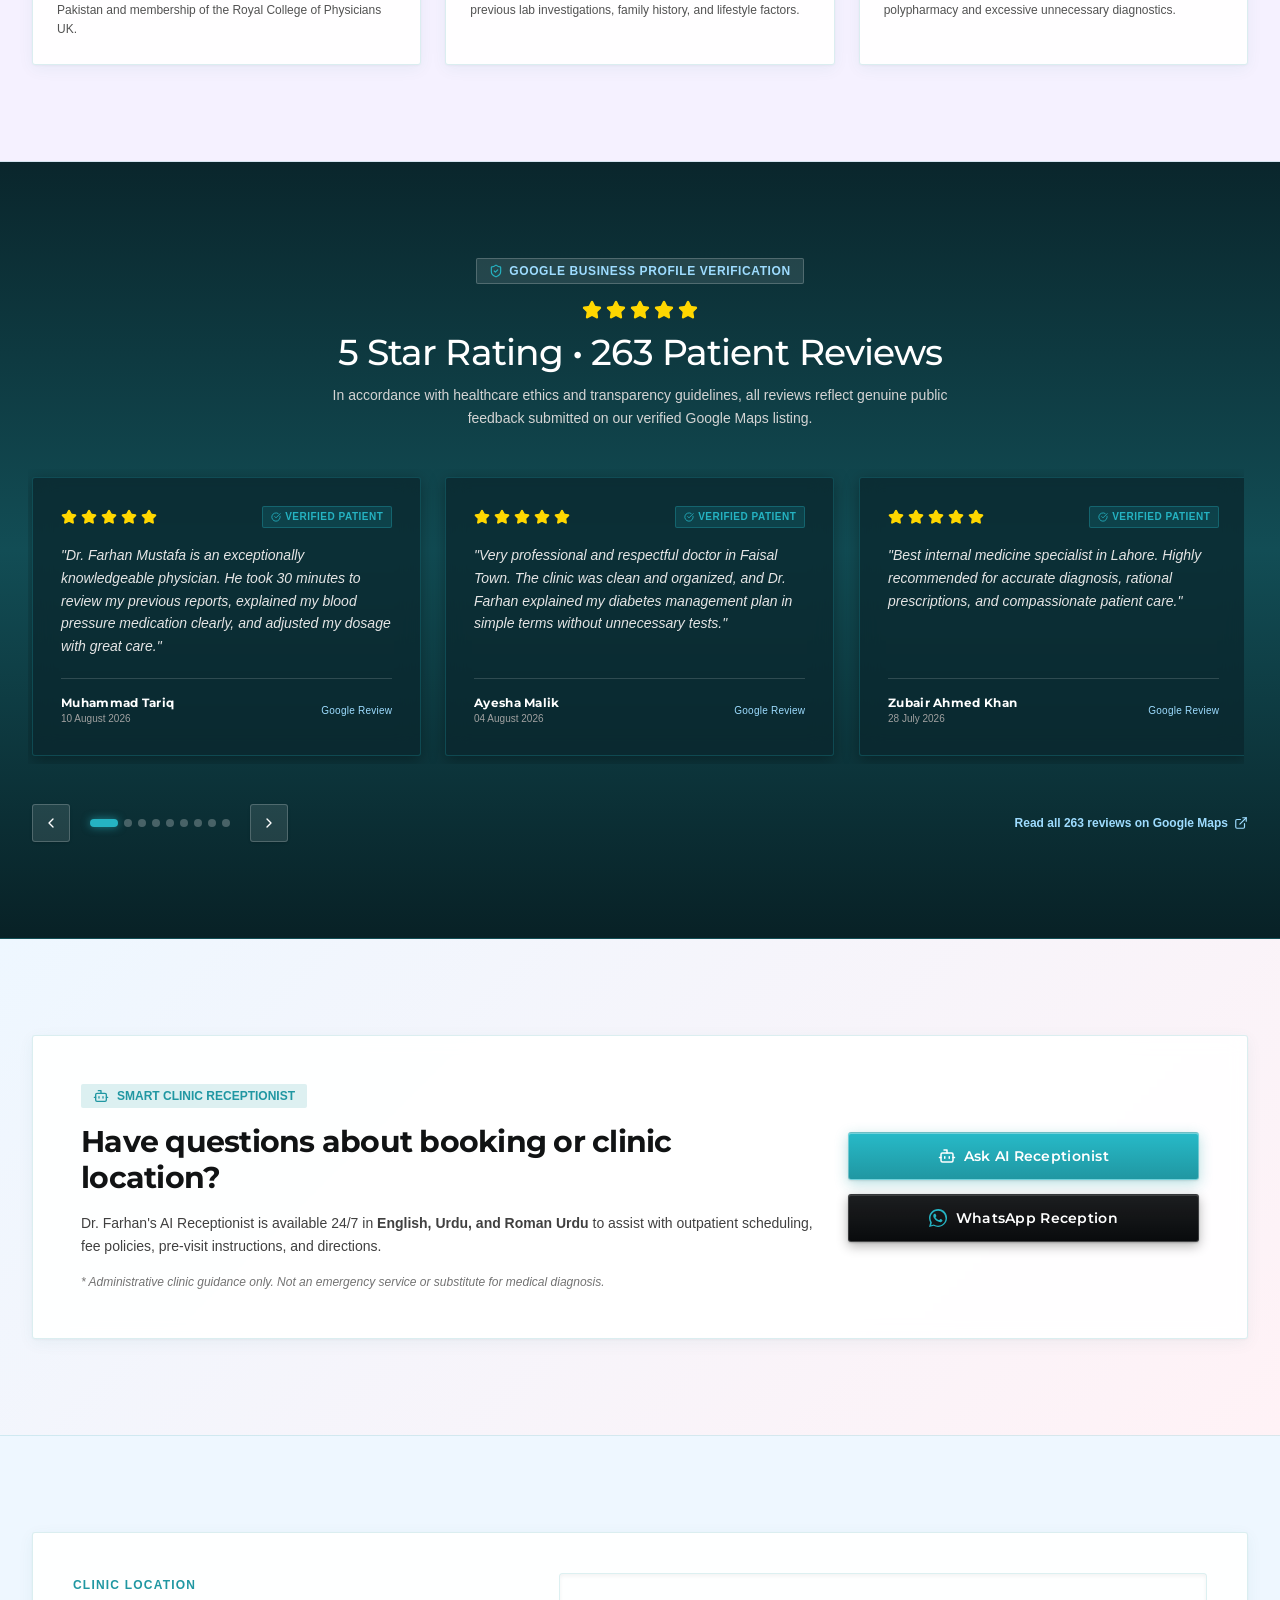
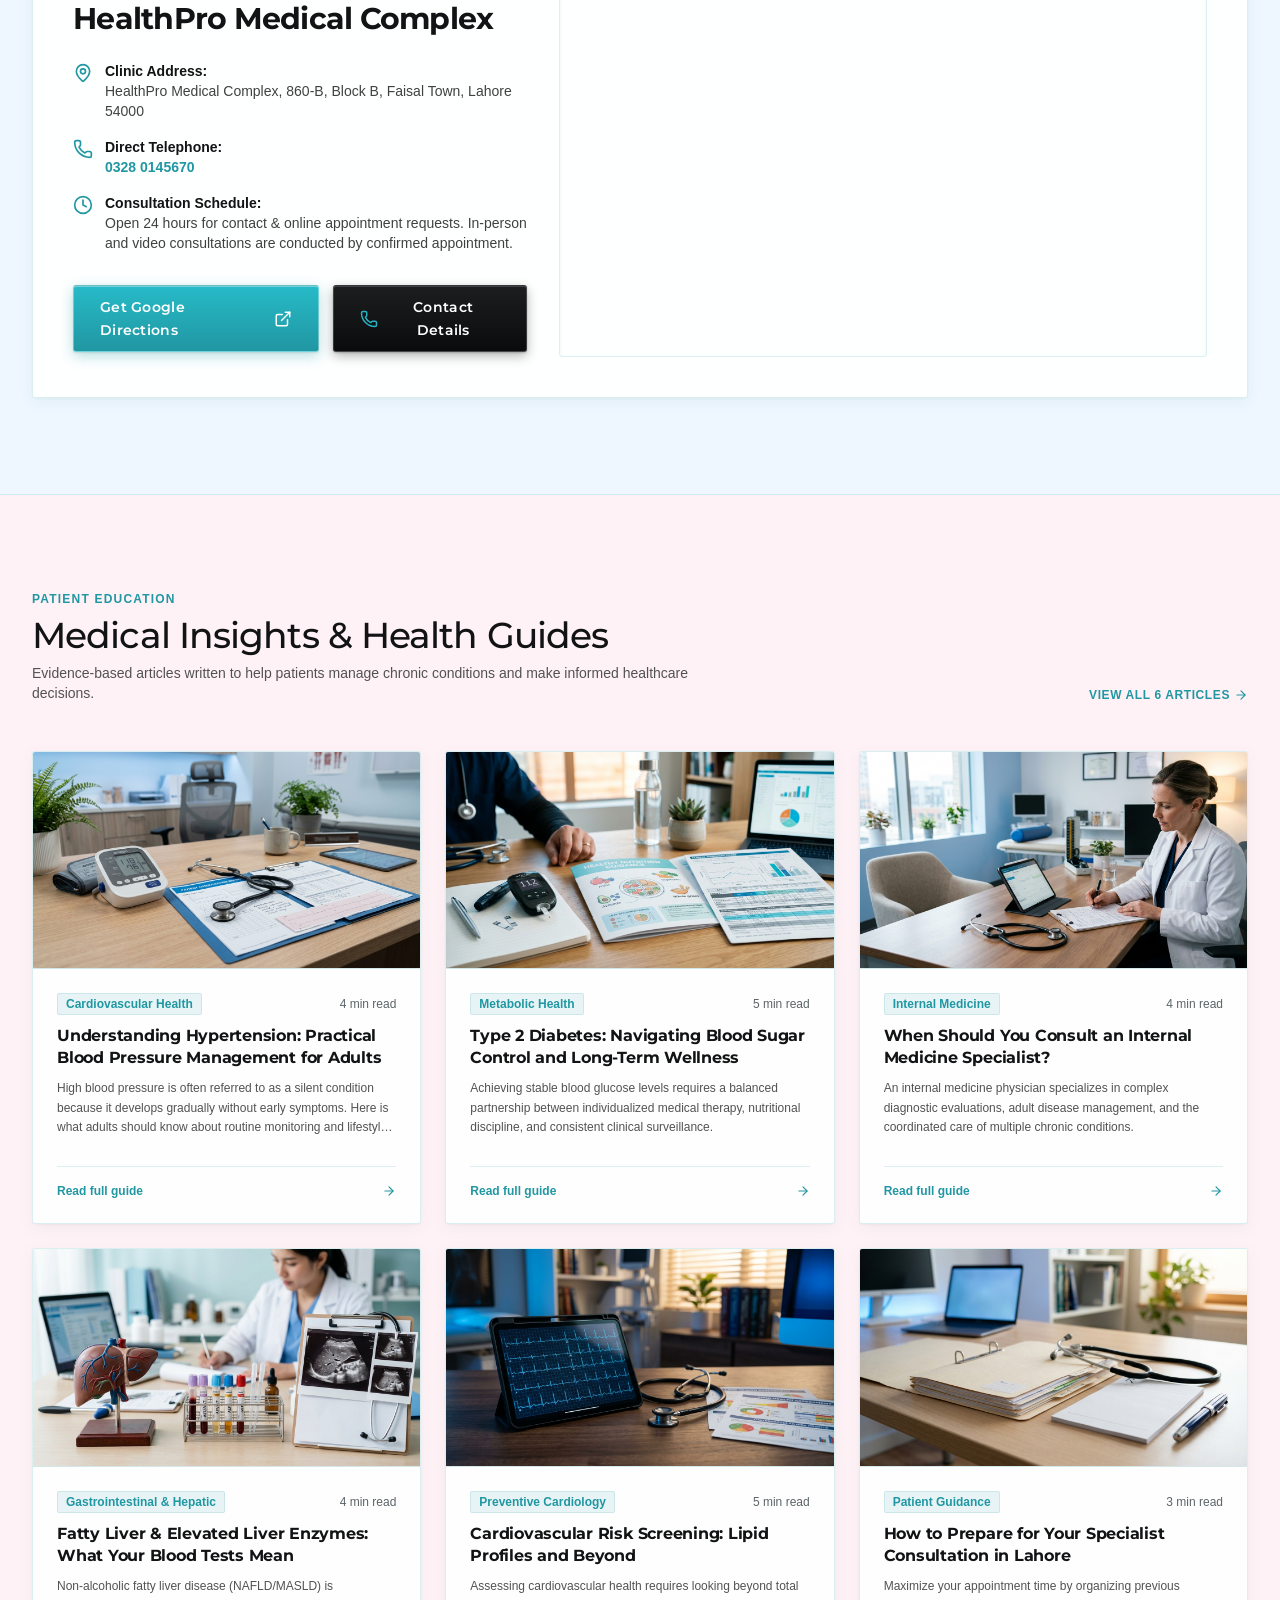
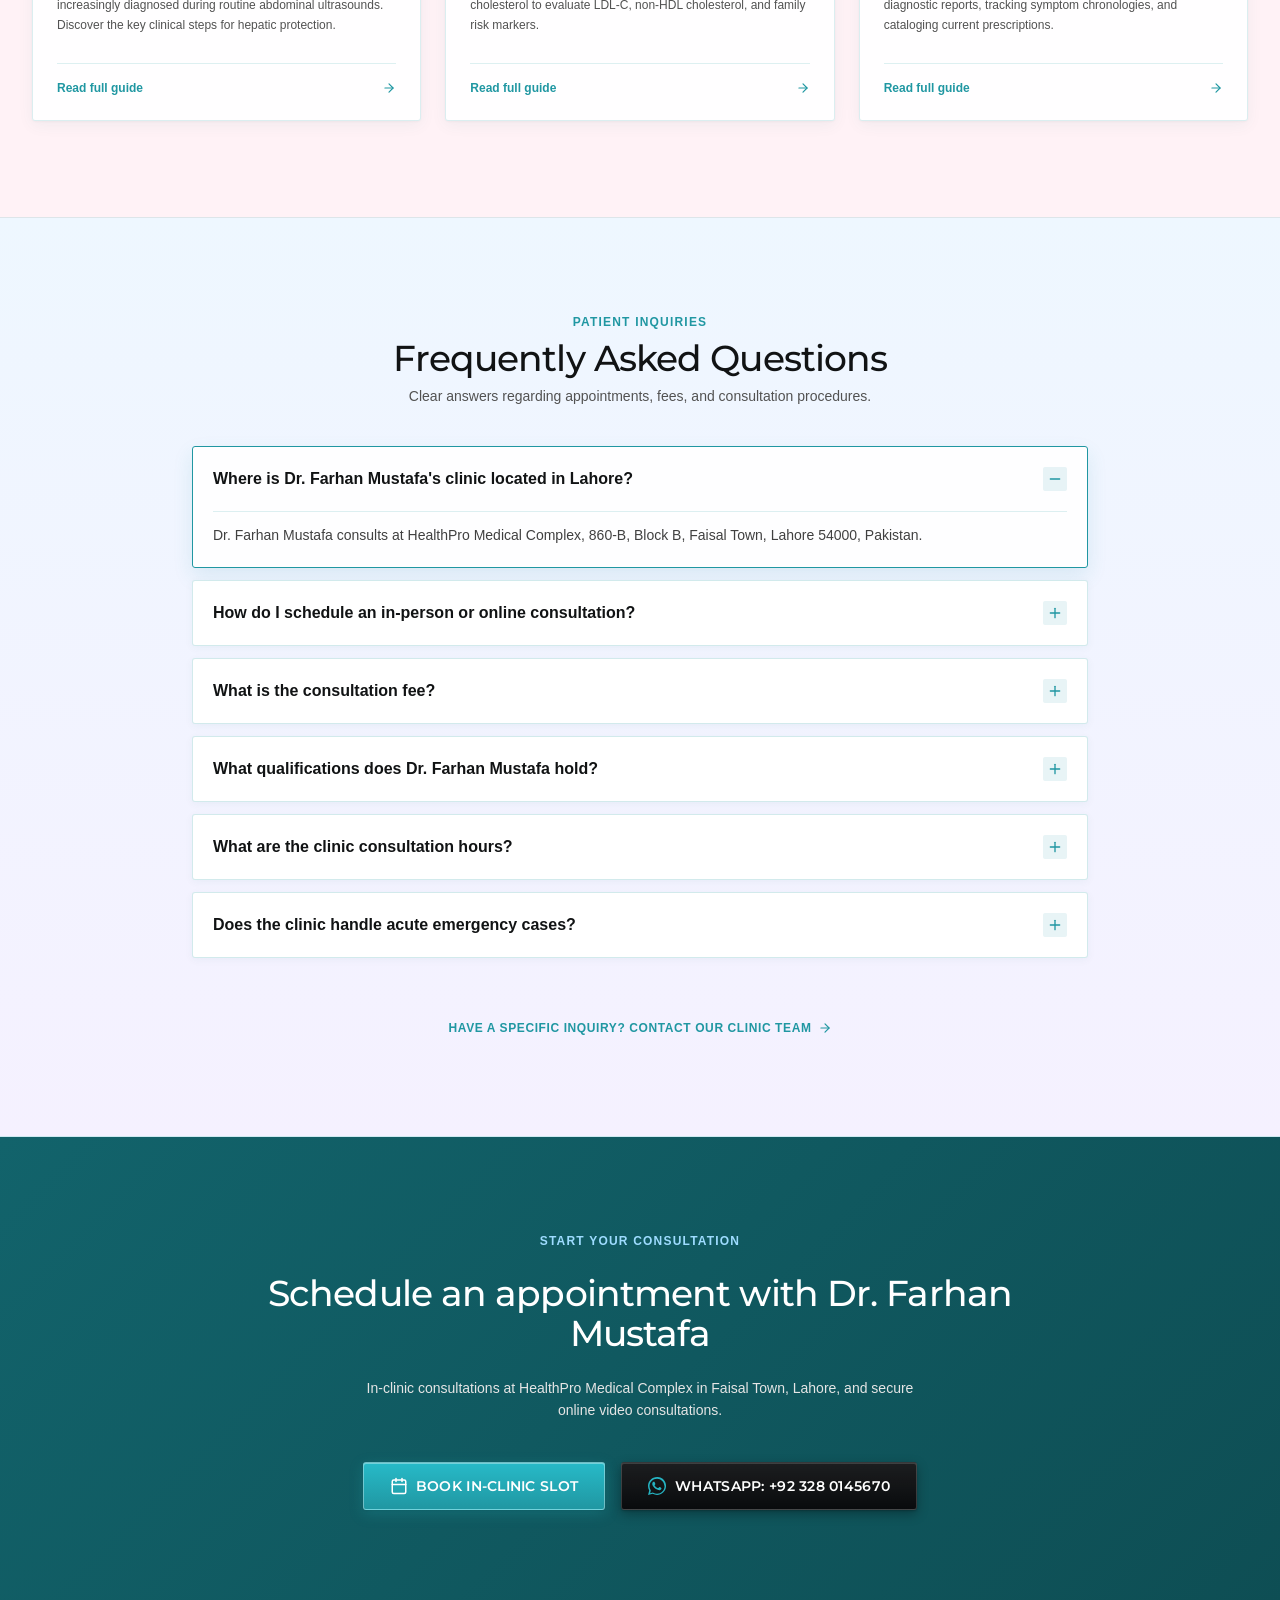
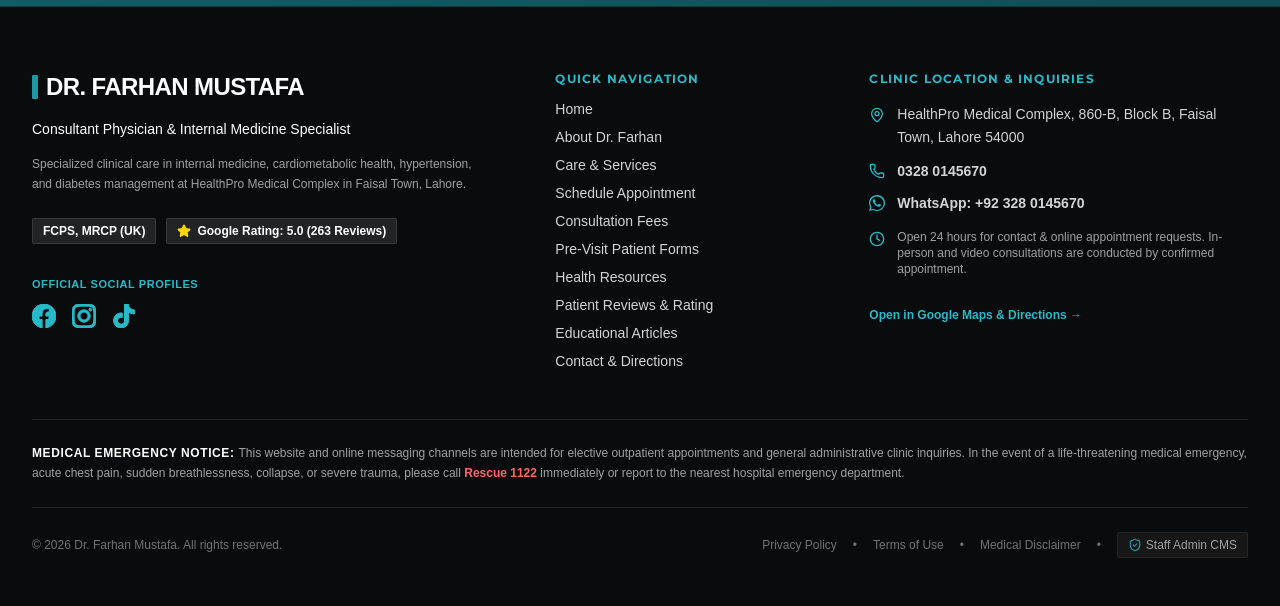
==== commit 3e2783b9: "chore: add C2PA metadata to article images Embed Content Authenticity (C2PA) manifests into  article" ====
--- a/hostinger-release/index.html
+++ b/hostinger-release/index.html
@@ -104,8 +104,8 @@
       }
     }
     </script>
-    <script type="module" crossorigin src="/assets/index-CIQc_lEm.js"></script>
-    <link rel="stylesheet" crossorigin href="/assets/index-fRyas36d.css">
+    <script type="module" crossorigin src="/assets/index-nF7eM4BT.js"></script>
+    <link rel="stylesheet" crossorigin href="/assets/index-Dpro_FUF.css">
   </head>
   <body class="font-sans antialiased text-[#0A0A0A] bg-[#FAFAFA]">
     <div id="root"></div>
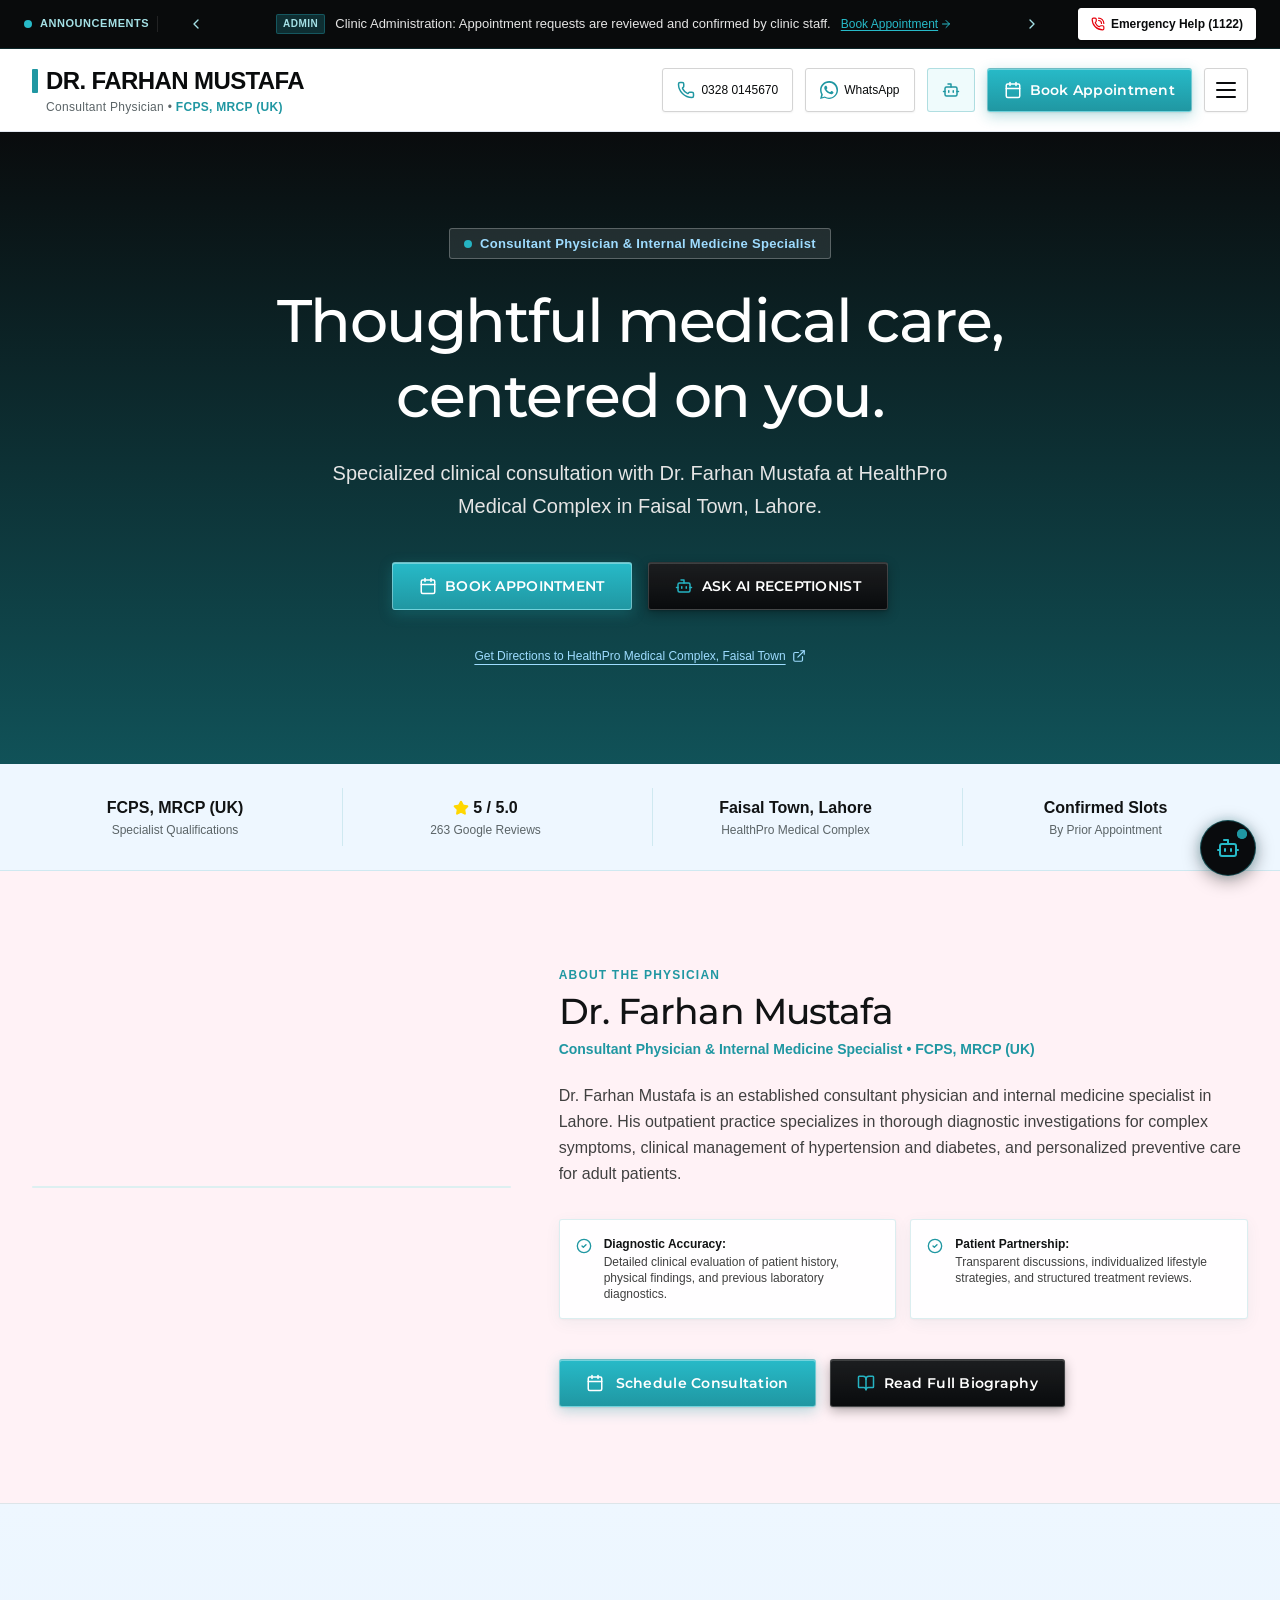
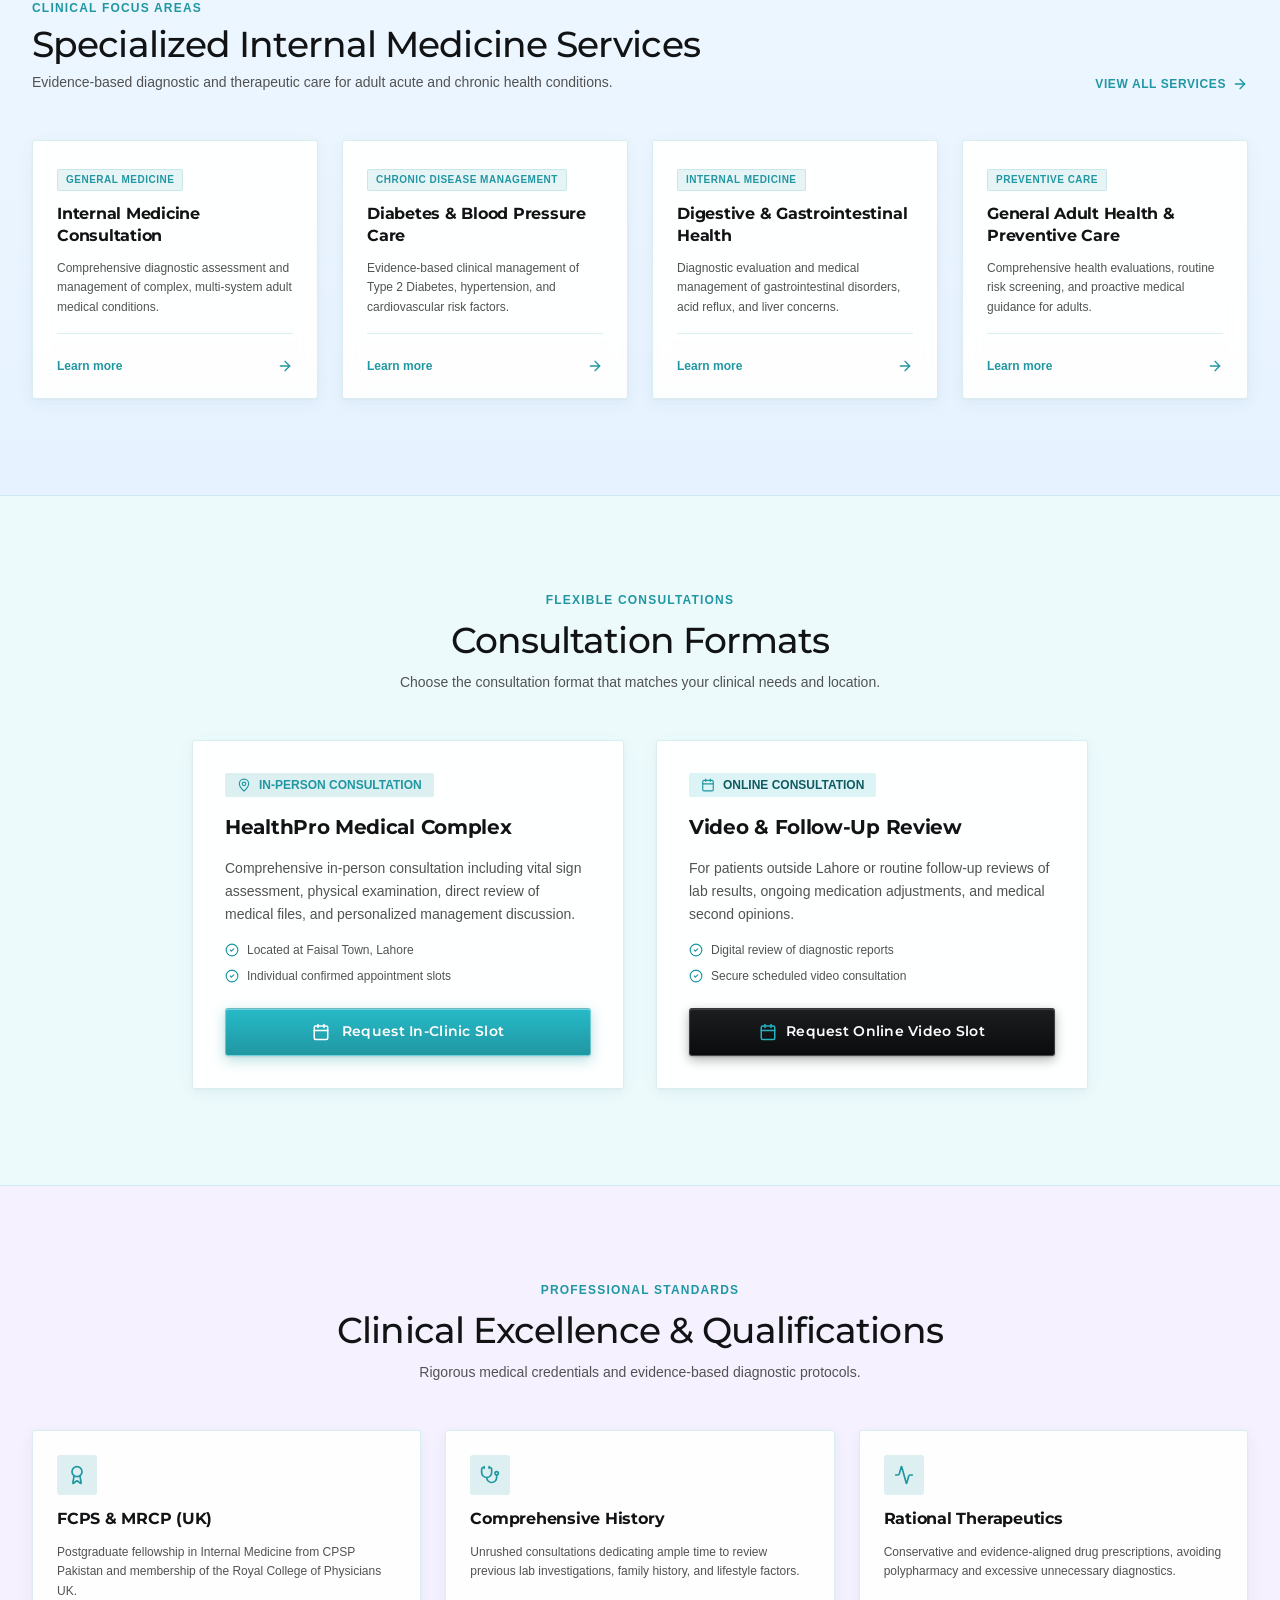
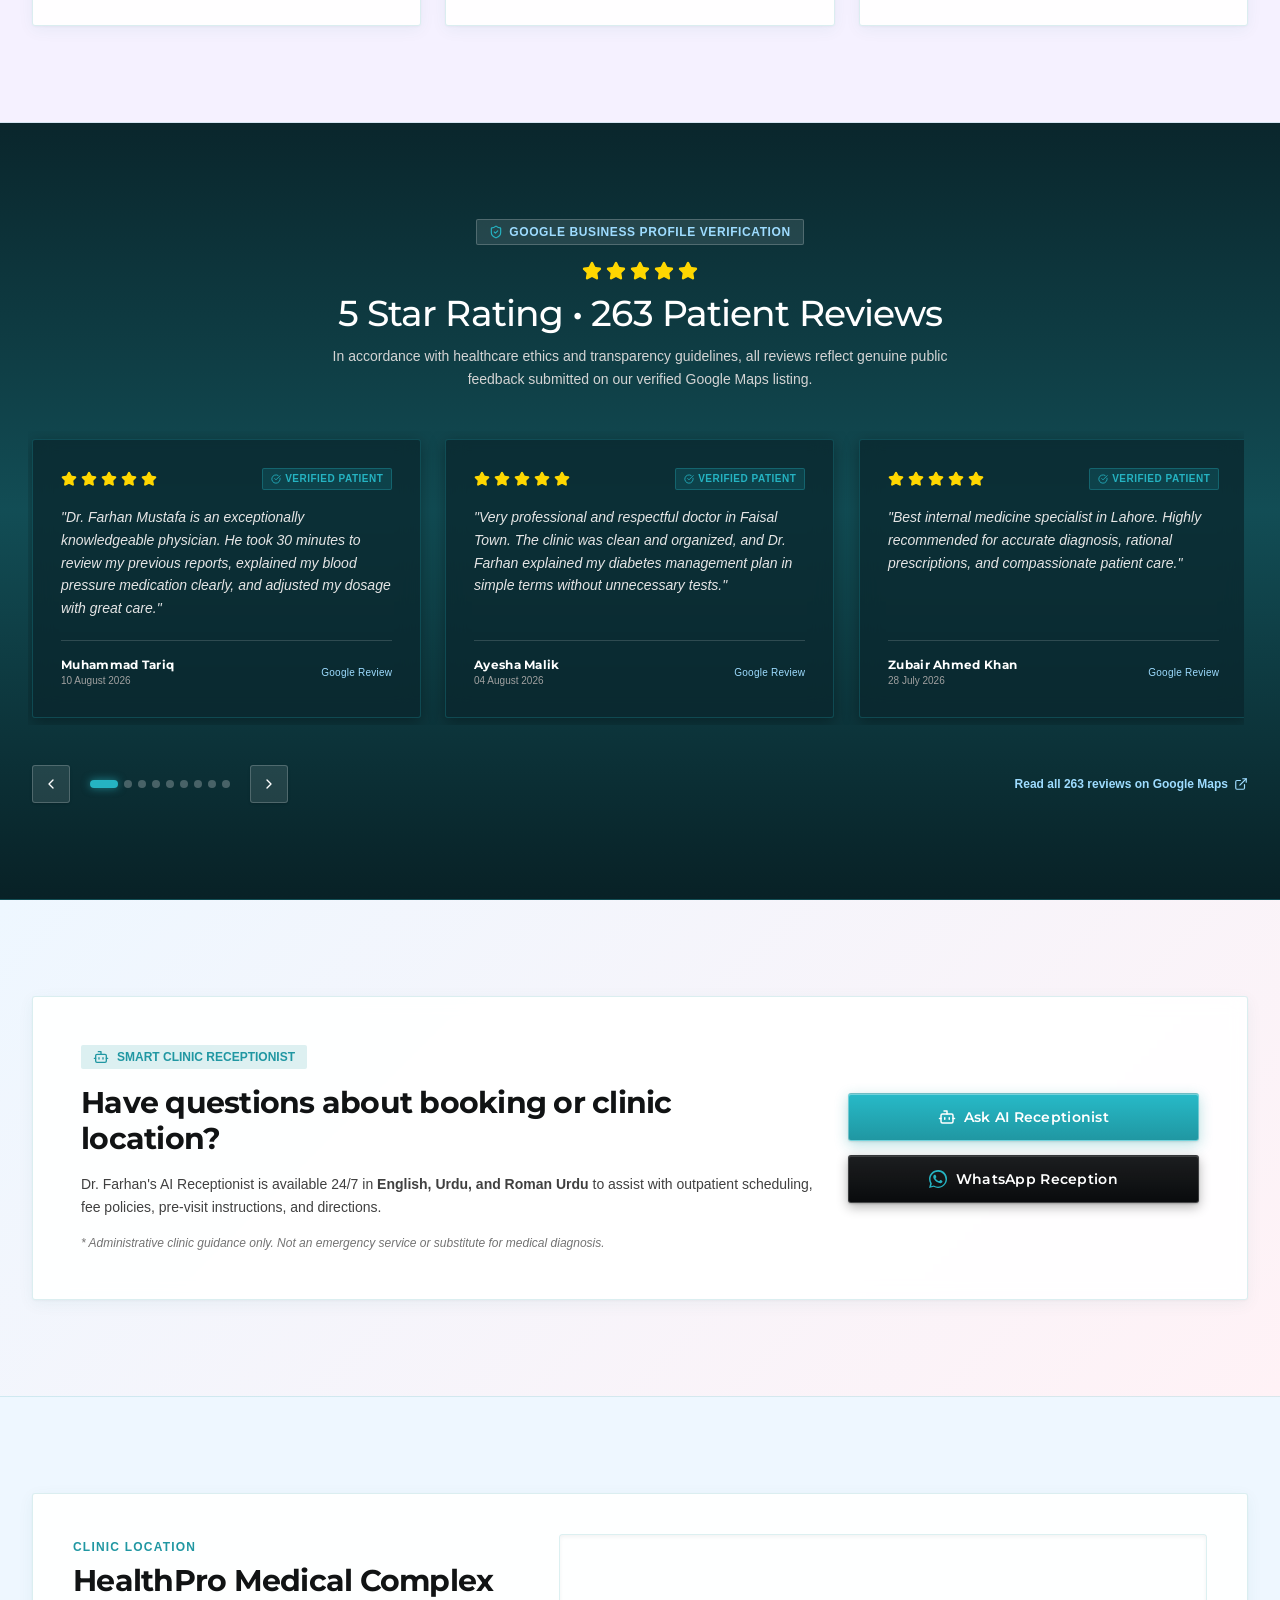
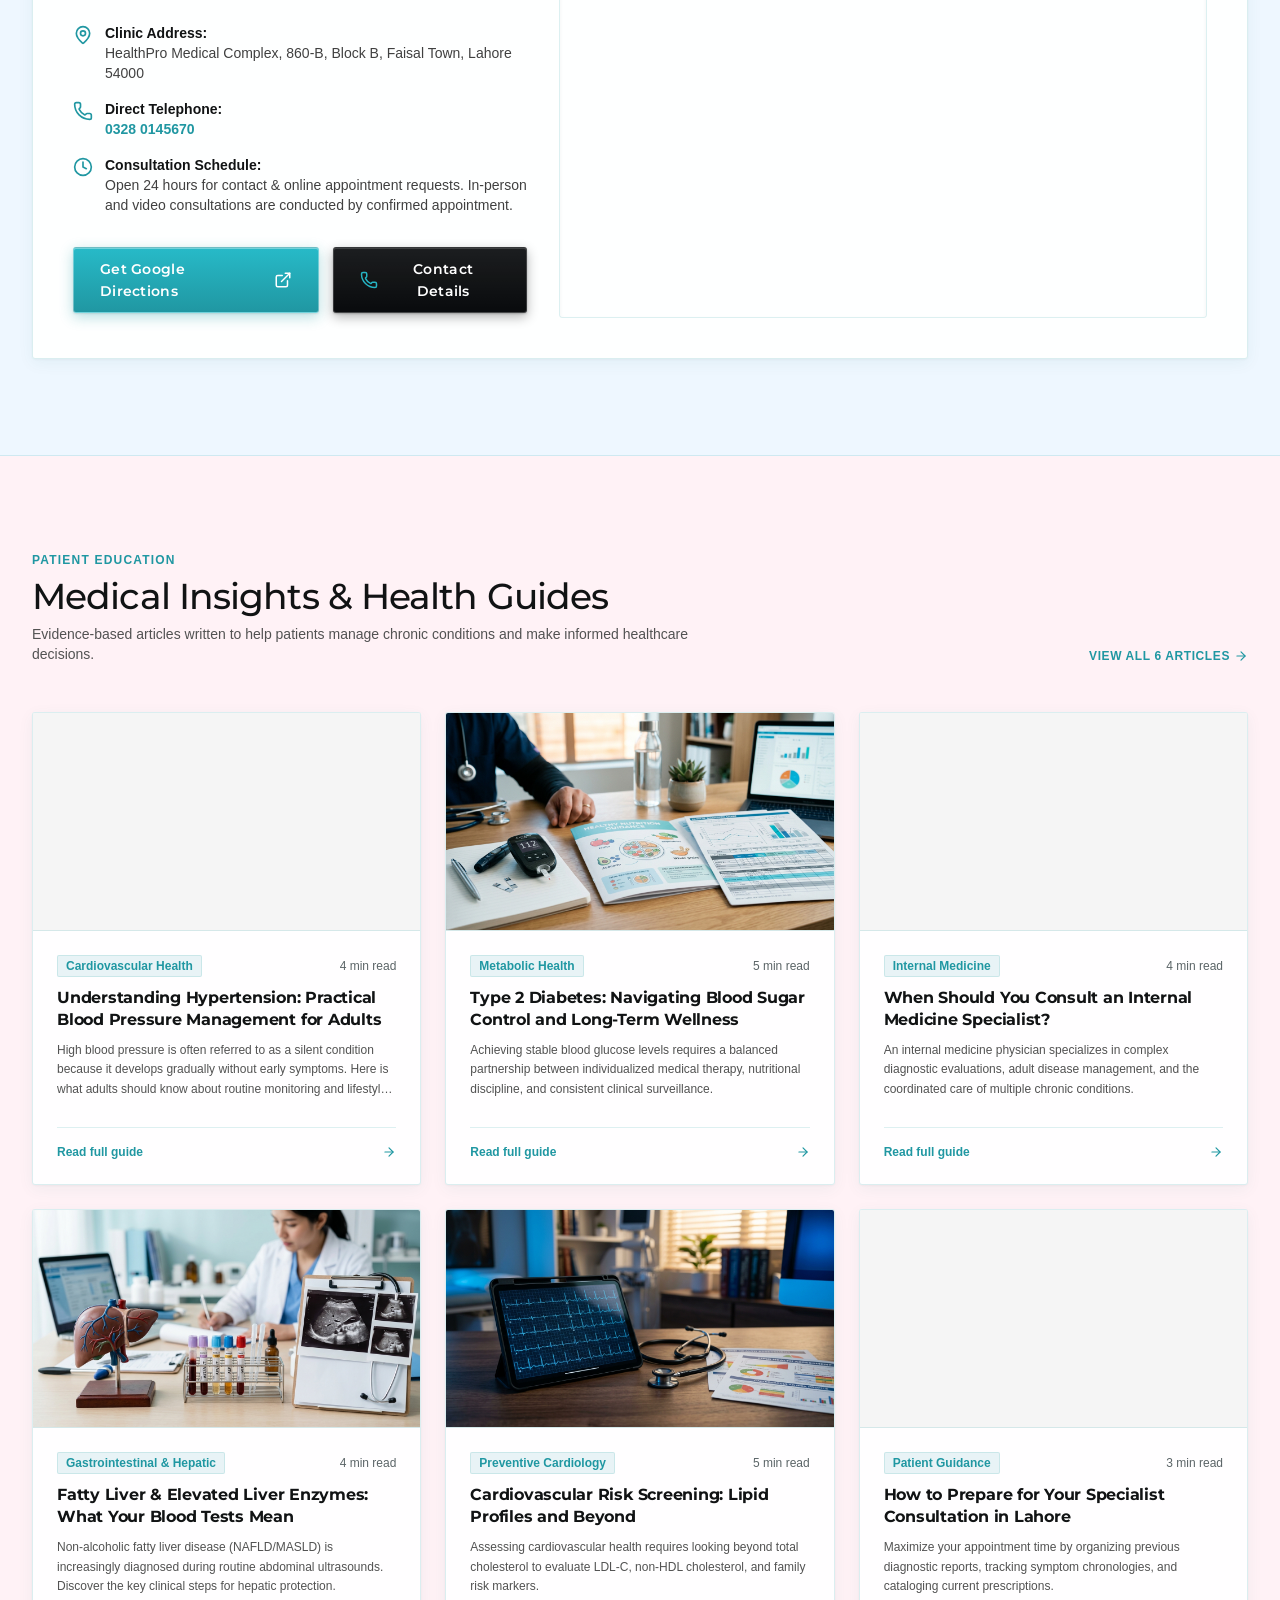
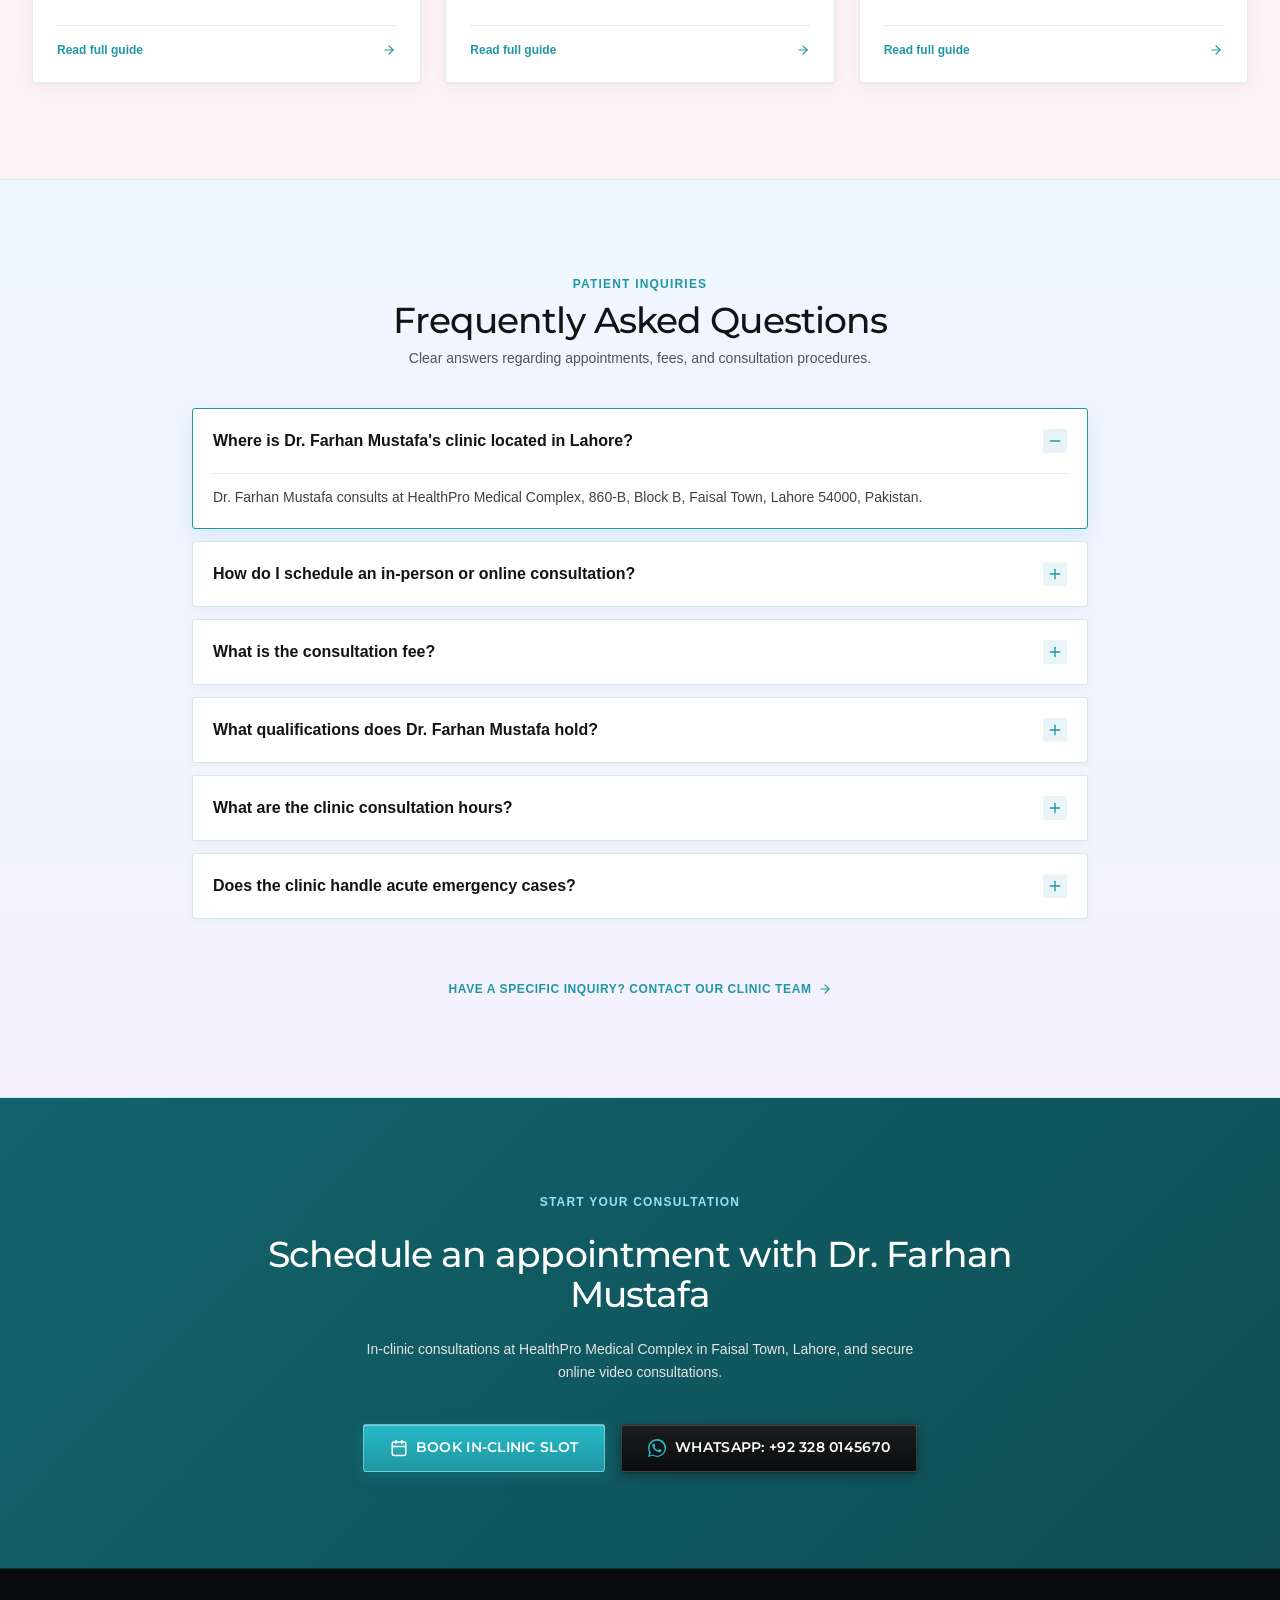
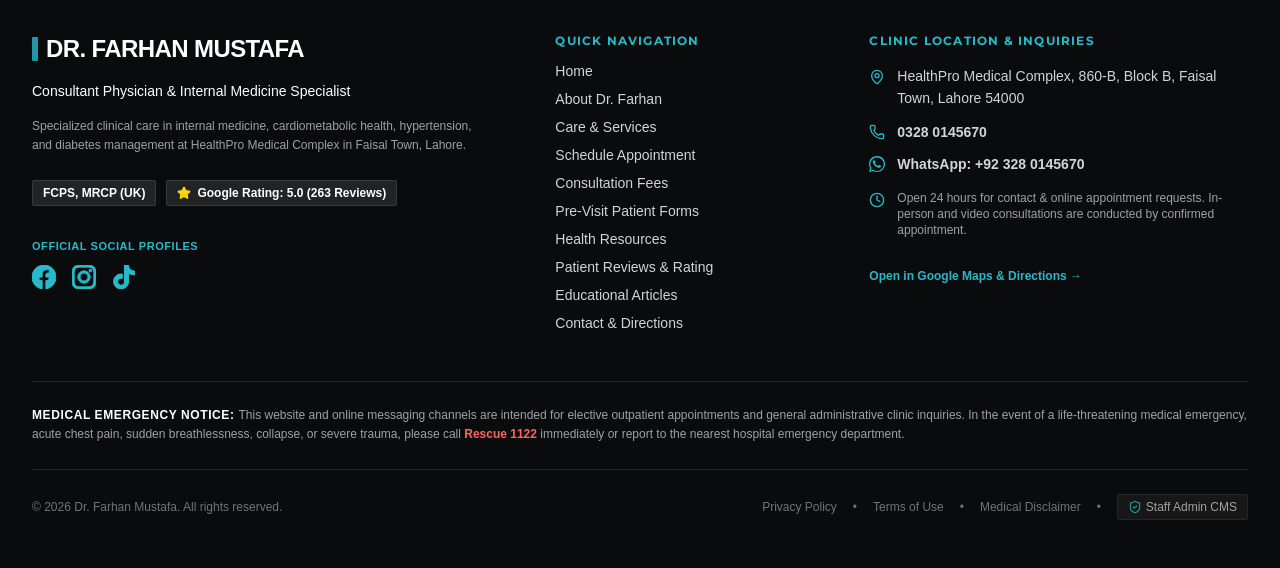
==== commit c944f0ca: "build: update Hostinger release assets" ====
--- a/hostinger-release/index.html
+++ b/hostinger-release/index.html
@@ -104,8 +104,8 @@
       }
     }
     </script>
-    <script type="module" crossorigin src="/assets/index-nF7eM4BT.js"></script>
-    <link rel="stylesheet" crossorigin href="/assets/index-Dpro_FUF.css">
+    <script type="module" crossorigin src="/assets/index-fCgPjIJ-.js"></script>
+    <link rel="stylesheet" crossorigin href="/assets/index-B-rVMAOj.css">
   </head>
   <body class="font-sans antialiased text-[#0A0A0A] bg-[#FAFAFA]">
     <div id="root"></div>
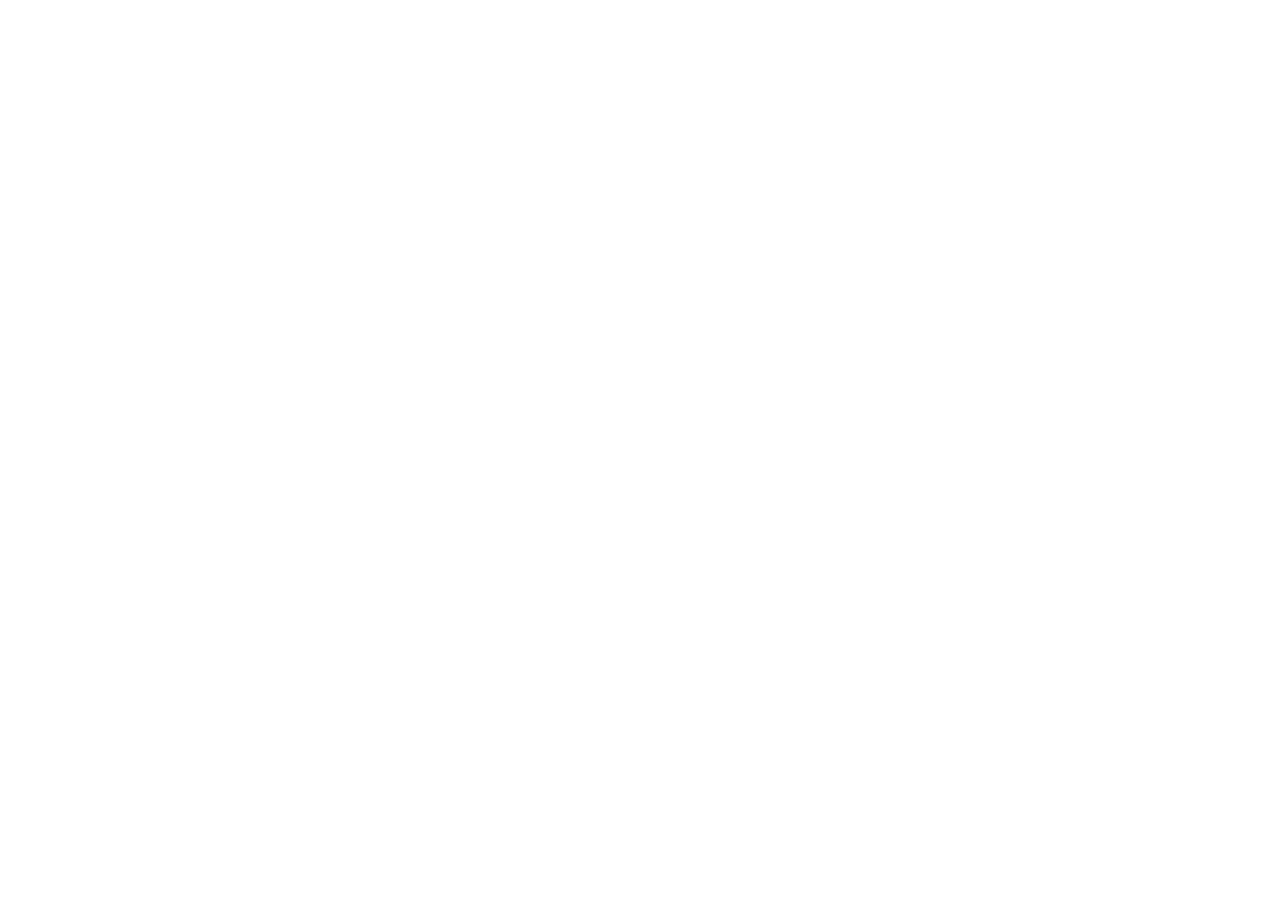
==== commit c0001026: "build: update Hostinger release assets" ====
--- a/hostinger-release/index.html
+++ b/hostinger-release/index.html
@@ -104,8 +104,8 @@
       }
     }
     </script>
-    <script type="module" crossorigin src="/assets/index-fCgPjIJ-.js"></script>
-    <link rel="stylesheet" crossorigin href="/assets/index-B-rVMAOj.css">
+    <script type="module" crossorigin src="/assets/index-JuXvjZbn.js"></script>
+    <link rel="stylesheet" crossorigin href="/assets/index-DvwKGNoT.css">
   </head>
   <body class="font-sans antialiased text-[#0A0A0A] bg-[#FAFAFA]">
     <div id="root"></div>
